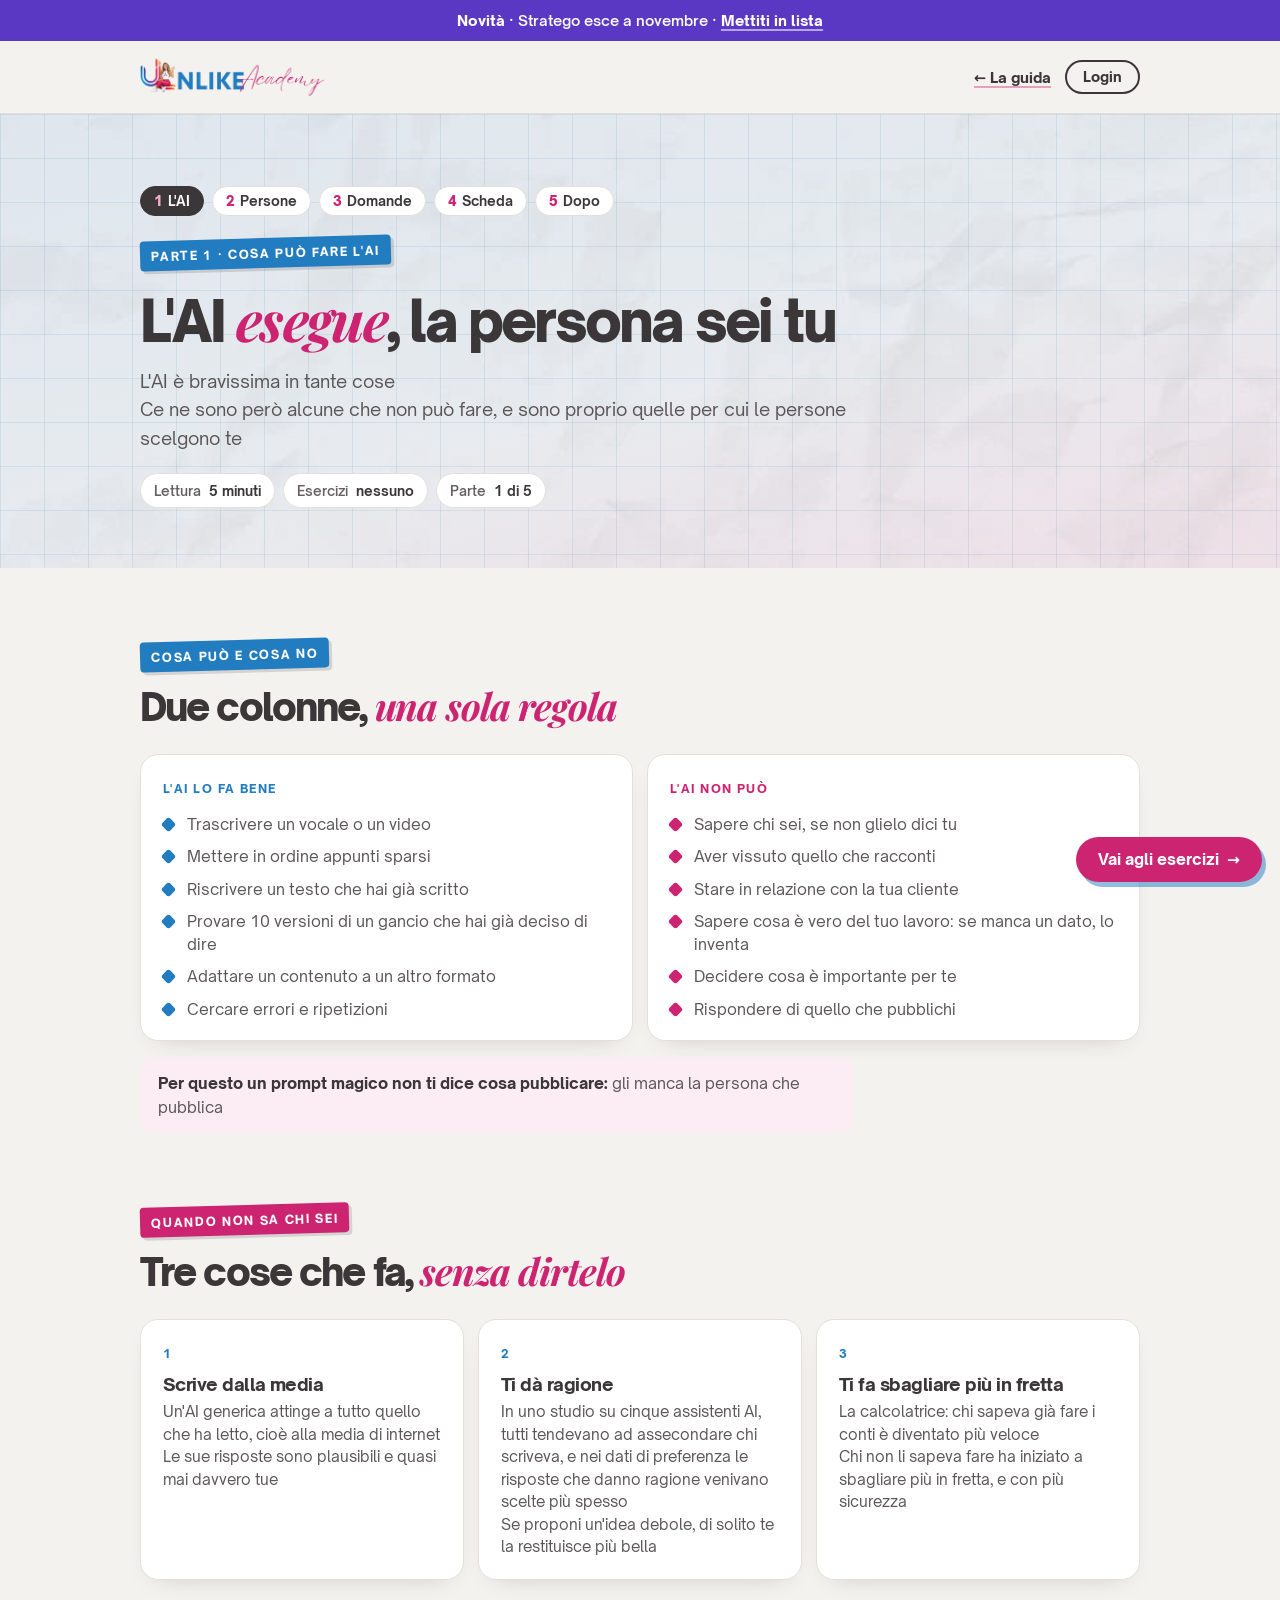
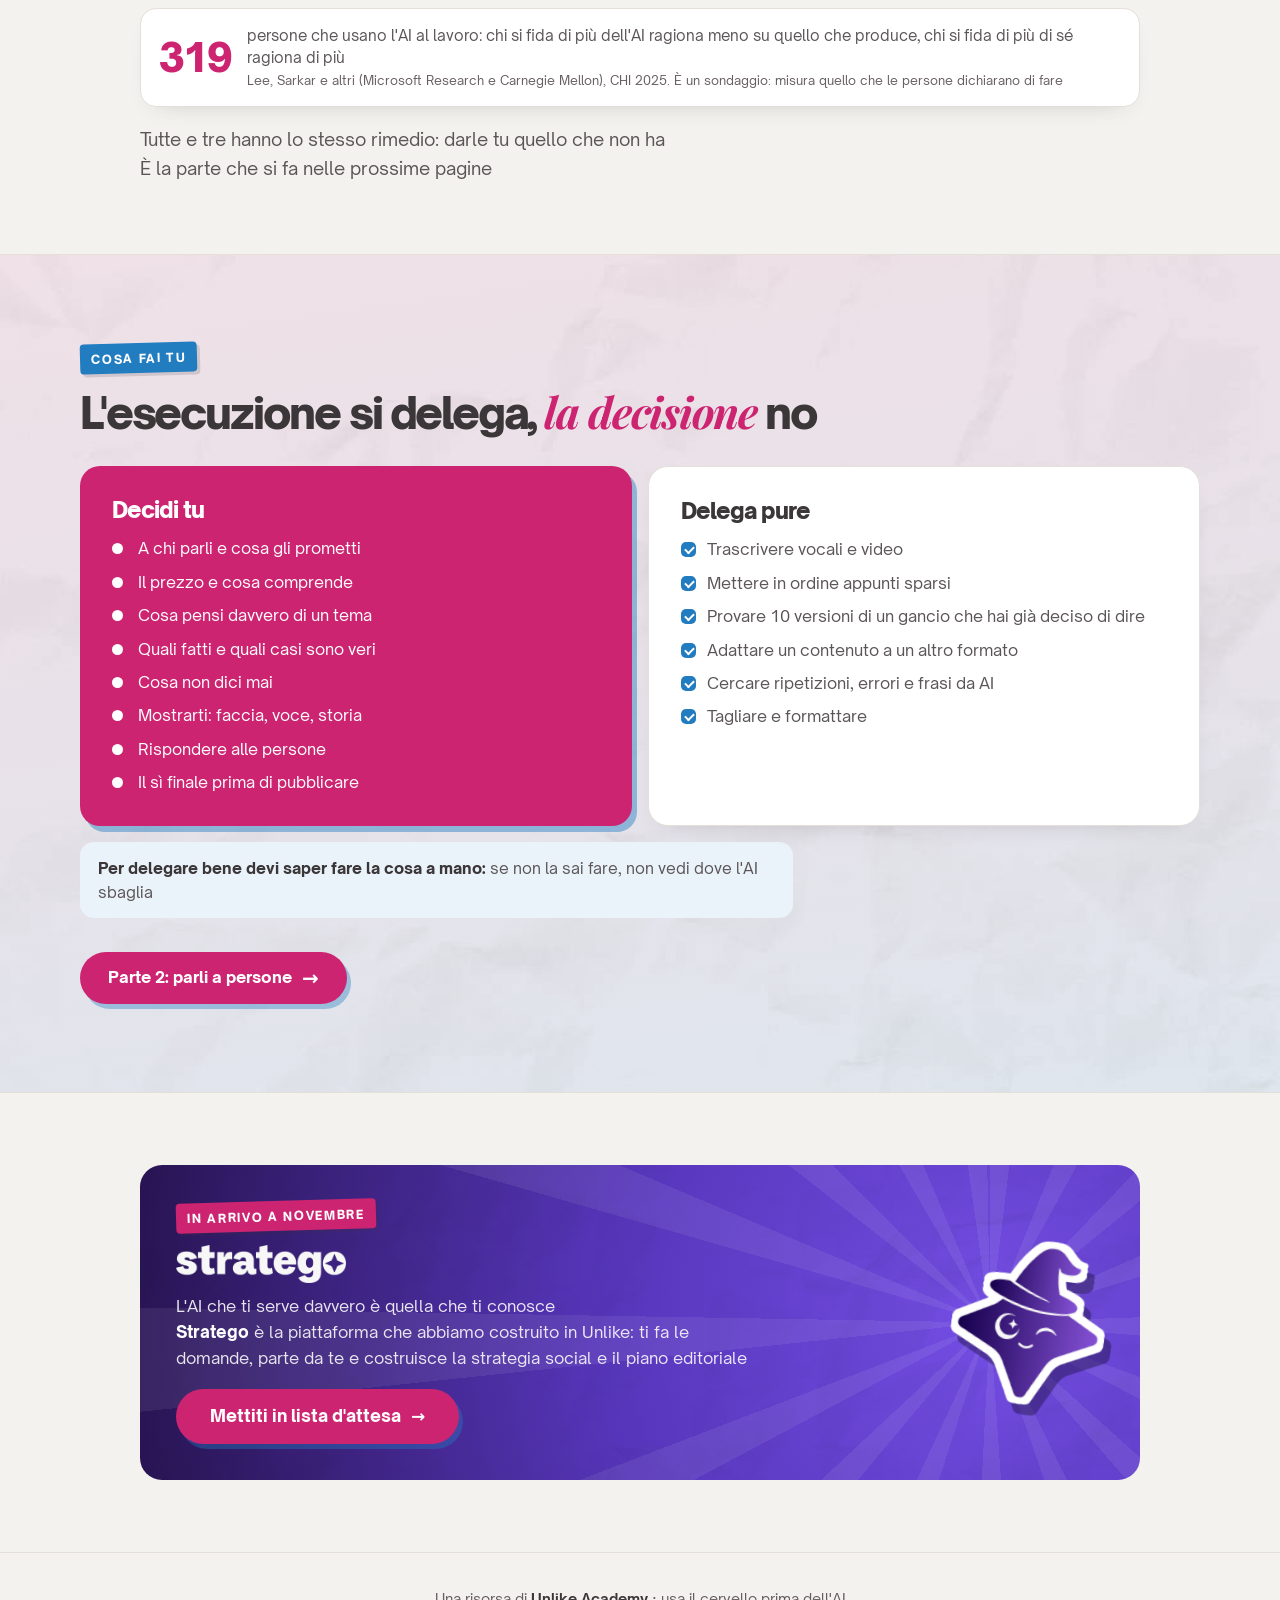
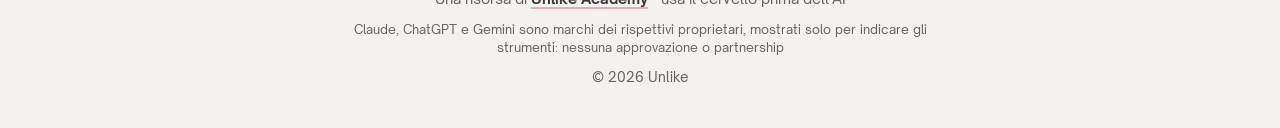
==== ai.html @ c70494e4 "Guida più chiara: blu per le parti da leggere, fucsia per esercizi e scheda, pulsante Vai agli eserc" ====
<!doctype html>
<html lang="it">
<head>
<meta charset="utf-8">
<meta name="viewport" content="width=device-width, initial-scale=1">
<title>Cosa può fare l'AI e cosa no · Unlike Academy</title>
<meta name="description" content="L'AI esegue bene molte cose, ma non può fare quelle per cui le persone scelgono te. Cosa lasciarle, cosa tenere tu, e cosa fa quando non sa chi sei">
<link rel="canonical" href="https://cervello.unlikeacademy.it/ai.html">
<meta property="og:title" content="L'AI esegue, la persona sei tu">
<meta property="og:description" content="Cosa può fare l'AI, cosa no, e cosa decidi sempre tu">
<meta property="og:type" content="website">
<meta property="og:url" content="https://cervello.unlikeacademy.it/ai.html">
<meta property="og:image" content="https://cervello.unlikeacademy.it/assets/img/og-cervello.jpg">
<meta property="og:locale" content="it_IT">
<meta name="twitter:card" content="summary_large_image">
<link rel="icon" href="assets/logo/favicon.png">
<link rel="apple-touch-icon" href="assets/logo/apple-touch-icon.png">
<link rel="preload" href="assets/fonts/open-sauce-sans-900.woff2" as="font" type="font/woff2" crossorigin>
<link rel="stylesheet" href="assets/stile.css?v=2">
<link rel="stylesheet" href="assets/cervello.css?v=2">
</head>
<body class="leggi">
<a class="vai-es" href="domande.html">Vai agli esercizi <span>&rarr;</span></a>
<a class="strip" href="#stratego"><b>Novità</b> · Stratego esce a novembre · <u>Mettiti in lista</u></a>

<header class="wrap stretta hd">
  <a href="index.html"><img src="assets/logo/logo.webp" alt="Unlike Academy" width="768" height="158"></a>
  <div class="dx"><a class="acc" href="index.html"><b>&larr; La guida</b></a><a class="login" href="https://club.unlikeacademy.it/sign_in" target="_blank" rel="noopener">Login</a></div>
</header>

<main>
<section class="hero int">
  <div class="wrap stretta">
    <nav class="nav5" aria-label="Le cinque parti"><a href="ai.html" class="on" aria-current="page"><b>1</b>L'AI</a><a href="persone.html"><b>2</b>Persone</a><a href="domande.html"><b>3</b>Domande</a><a href="scheda.html"><b>4</b>Scheda</a><a href="dopo.html"><b>5</b>Dopo</a></nav>
    <span class="kicker">Parte 1 · cosa può fare l'AI</span>
    <h1>L'AI <em>esegue</em>, la persona sei tu</h1>
    <p class="lead">L'AI è bravissima in tante cose<br>Ce ne sono però alcune che non può fare, e sono proprio quelle per cui le persone scelgono te</p>
    <div class="meta"><span><i>Lettura</i> 5 minuti</span><span><i>Esercizi</i> nessuno</span><span><i>Parte</i> 1 di 5</span></div>
    
  </div>
</section>
<section class="int-sec">
  <div class="wrap stretta">
    <span class="eyebrow">Cosa può e cosa no</span>
    <h2>Due colonne, <em>una sola regola</em></h2>
    <div class="duecol">
      <div class="part">
        <span class="no">L'AI lo fa bene</span>
        <ul>
          <li>Trascrivere un vocale o un video</li>
          <li>Mettere in ordine appunti sparsi</li>
          <li>Riscrivere un testo che hai già scritto</li>
          <li>Provare 10 versioni di un gancio che hai già deciso di dire</li>
          <li>Adattare un contenuto a un altro formato</li>
          <li>Cercare errori e ripetizioni</li>
        </ul>
      </div>
      <div class="part non">
        <span class="no">L'AI non può</span>
        <ul>
          <li>Sapere chi sei, se non glielo dici tu</li>
          <li>Aver vissuto quello che racconti</li>
          <li>Stare in relazione con la tua cliente</li>
          <li>Sapere cosa è vero del tuo lavoro: se manca un dato, lo inventa</li>
          <li>Decidere cosa è importante per te</li>
          <li>Rispondere di quello che pubblichi</li>
        </ul>
      </div>
    </div>
    <div class="note"><b>Per questo un prompt magico non ti dice cosa pubblicare:</b> gli manca la persona che pubblica</div>
  </div>
</section>

<section class="int-sec">
  <div class="wrap stretta">
    <span class="eyebrow rosa">Quando non sa chi sei</span>
    <h2>Tre cose che fa, <em>senza dirtelo</em></h2>
    <div class="parts tre">
      <div class="part"><span class="no">1</span><h3>Scrive dalla media</h3><p>Un'AI generica attinge a tutto quello che ha letto, cioè alla media di internet<br>Le sue risposte sono plausibili e quasi mai davvero tue</p></div>
      <div class="part"><span class="no">2</span><h3>Ti dà ragione</h3><p>In uno studio su cinque assistenti AI, tutti tendevano ad assecondare chi scriveva, e nei dati di preferenza le risposte che danno ragione venivano scelte più spesso<br>Se proponi un'idea debole, di solito te la restituisce più bella</p></div>
      <div class="part"><span class="no">3</span><h3>Ti fa sbagliare più in fretta</h3><p>La calcolatrice: chi sapeva già fare i conti è diventato più veloce<br>Chi non li sapeva fare ha iniziato a sbagliare più in fretta, e con più sicurezza</p></div>
    </div>
    <div class="dati">
      <div class="dato"><b>319</b><p>persone che usano l'AI al lavoro: chi si fida di più dell'AI ragiona meno su quello che produce, chi si fida di più di sé ragiona di più<small>Lee, Sarkar e altri (Microsoft Research e Carnegie Mellon), CHI 2025. È un sondaggio: misura quello che le persone dichiarano di fare</small></p></div>
    </div>
    <p class="lead" style="margin-top:18px">Tutte e tre hanno lo stesso rimedio: darle tu quello che non ha<br>È la parte che si fa nelle prossime pagine</p>
  </div>
</section>

<section class="sec fascia">
  <div class="wrap">
    <span class="eyebrow">Cosa fai tu</span>
    <h2 class="sh">L'esecuzione si delega, <em>la decisione</em> no</h2>
    <div class="decidi">
      <div class="tu">
        <h3>Decidi tu</h3>
        <ul>
          <li>A chi parli e cosa gli prometti</li>
          <li>Il prezzo e cosa comprende</li>
          <li>Cosa pensi davvero di un tema</li>
          <li>Quali fatti e quali casi sono veri</li>
          <li>Cosa non dici mai</li>
          <li>Mostrarti: faccia, voce, storia</li>
          <li>Rispondere alle persone</li>
          <li>Il sì finale prima di pubblicare</li>
        </ul>
      </div>
      <div class="del">
        <h3>Delega pure</h3>
        <ul>
          <li>Trascrivere vocali e video</li>
          <li>Mettere in ordine appunti sparsi</li>
          <li>Provare 10 versioni di un gancio che hai già deciso di dire</li>
          <li>Adattare un contenuto a un altro formato</li>
          <li>Cercare ripetizioni, errori e frasi da AI</li>
          <li>Tagliare e formattare</li>
        </ul>
      </div>
    </div>
    <div class="note azz"><b>Per delegare bene devi saper fare la cosa a mano:</b> se non la sai fare, non vedi dove l'AI sbaglia</div>
    <div class="prossima"><a class="btn" href="persone.html">Parte 2: parli a persone <span class="ar">&rarr;</span></a></div>
  </div>
</section>

<section id="stratego" class="int-sec"><div class="wrap stretta">
  <div class="stbanner">
    <div>
      <span class="eyebrow">In arrivo a novembre</span>
      <img class="wm" src="assets/stratego/stratego-wordmark-bianco.png" alt="Stratego" width="800" height="179">
      <p>L'AI che ti serve davvero è quella che ti conosce<br><b>Stratego</b> è la piattaforma che abbiamo costruito in Unlike: ti fa le domande, parte da te e costruisce la strategia social e il piano editoriale</p>
      <a class="btn" href="https://stratego.social/?utm_source=cervello&amp;utm_medium=ai&amp;utm_campaign=cervello" target="_blank" rel="noopener">Mettiti in lista d'attesa <span>&rarr;</span></a>
    </div>
    <img class="mago" src="assets/stratego/mascotte.png" alt="" width="390" height="420" loading="lazy">
  </div>
</div></section>
</main>

<footer><div class="wrap">
  <p>Una risorsa di <a href="https://entra.unlikeacademy.it/?utm_source=cervello&amp;utm_medium=footer&amp;utm_campaign=cervello">Unlike Academy</a> · usa il cervello prima dell'AI</p>
  <p class="marchi">Claude, ChatGPT e Gemini sono marchi dei rispettivi proprietari, mostrati solo per indicare gli strumenti: nessuna approvazione o partnership</p><p>© 2026 Unlike</p>
</div></footer>

<script src="assets/pagina.js?v=2"></script>
</body>
</html>
---- assets/stile.css ----
/* montaggio.unlikeacademy.it · sistema visivo Unlike (ottobre 2026), stessa base di aigratis */
@font-face{font-family:'Open Sauce Sans';src:url(fonts/open-sauce-sans-400.woff2) format('woff2');font-weight:400;font-display:swap}
@font-face{font-family:'Open Sauce Sans';src:url(fonts/open-sauce-sans-600.woff2) format('woff2');font-weight:600;font-display:swap}
@font-face{font-family:'Open Sauce Sans';src:url(fonts/open-sauce-sans-700.woff2) format('woff2');font-weight:700;font-display:swap}
@font-face{font-family:'Open Sauce Sans';src:url(fonts/open-sauce-sans-800.woff2) format('woff2');font-weight:800;font-display:swap}
@font-face{font-family:'Open Sauce Sans';src:url(fonts/open-sauce-sans-900.woff2) format('woff2');font-weight:900;font-display:swap}
@font-face{font-family:'Playfair Display';src:url(fonts/playfair-display-italic-base.woff2) format('woff2');font-weight:400 900;font-style:italic;font-display:swap}
@font-face{font-family:'Gochi Hand';src:url(fonts/gochi-hand-400.woff2) format('woff2');font-weight:400;font-display:swap}

:root{
  --fucsia:#CD2471;--blu:#227CC0;--viola:#5B38C4;--viola-scuro:#2A1557;
  --ink:#3B3638;--body:#5A5456;--gray:#665E61;--line:#E4E0D9;--carta:#F3F2EE;--rosa-bg:#FCEDF4;--azzurro:#EBF3FA;
  --serif:'Playfair Display',Georgia,serif;--mano:'Gochi Hand',cursive;
  --mono:ui-monospace,SFMono-Regular,Menlo,Consolas,monospace;
  --ombra:0 18px 38px -20px rgba(59,54,56,.42);
  --ombra-card:0 10px 24px -18px rgba(59,54,56,.35)
}
*{margin:0;padding:0;box-sizing:border-box}
html{-webkit-text-size-adjust:100%;scroll-behavior:smooth}
body{font-family:'Open Sauce Sans',system-ui,sans-serif;color:var(--body);background:var(--carta);line-height:1.6;-webkit-font-smoothing:antialiased;overflow-x:hidden}
img{max-width:100%;height:auto;display:block}
a{color:inherit}
b,strong{color:var(--ink);font-weight:800}
.wrap{width:min(1120px,92vw);margin-inline:auto}
.wrap.stretta{width:min(1000px,92vw)}
h1,h2,h3{color:var(--ink);letter-spacing:-.045em;line-height:1.04}
h1,h2{isolation:isolate}
h1 em,h2 em{font-family:var(--serif);font-style:italic;font-weight:700;letter-spacing:-.03em;color:var(--fucsia)}
mark{position:relative;background:none;color:#fff;padding:0 .1em;white-space:nowrap}
mark::before{content:'';position:absolute;inset:.06em 0 -.02em;background:var(--fucsia);border-radius:.05em;z-index:-1}
mark.blu::before{background:var(--blu)}
.k{color:var(--fucsia);font-weight:800}
.s{color:var(--ink);font-weight:800;background:linear-gradient(transparent 82%,rgba(34,124,192,.45) 82%,rgba(34,124,192,.45) 94%,transparent 94%)}
.nw{white-space:nowrap}
code{font-family:var(--mono);font-size:.9em;background:#fff;border:1.5px solid var(--line);border-radius:6px;padding:1px 6px;color:var(--ink);word-break:break-word}

/* etichette e bottoni */
.eyebrow,.kicker{display:inline-block;font-weight:800;font-size:12px;line-height:1.25;letter-spacing:.14em;text-transform:uppercase;color:#fff;background:var(--blu);padding:8px 11px 7px;border-radius:4px;rotate:-1.6deg;box-shadow:3px 3px 0 rgba(59,54,56,.16)}
.eyebrow.rosa,.kicker{background:var(--fucsia)}
.btn{display:inline-flex;align-items:center;justify-content:center;gap:10px;font-family:inherit;font-weight:800;font-size:17px;line-height:1.1;text-decoration:none;border:0;border-radius:100px;padding:18px 34px;cursor:pointer;transition:transform .2s,box-shadow .2s;text-align:center;background:var(--fucsia);color:#fff;box-shadow:4px 5px 0 rgba(34,124,192,.38)}
.btn:hover{transform:translate(-1px,-2px);box-shadow:5px 7px 0 rgba(34,124,192,.38)}
.btn:focus-visible,a:focus-visible,summary:focus-visible,button:focus-visible,input:focus-visible{outline:3px solid var(--blu);outline-offset:3px}
.btn-linea{background:transparent;color:var(--ink);box-shadow:inset 0 0 0 2px var(--ink)}
.btn-linea:hover{box-shadow:inset 0 0 0 2px var(--ink)}
.btn .ar{font-size:20px;line-height:1;transition:transform .2s}
.btn:hover .ar{transform:translateX(3px)}
.btns{display:flex;flex-wrap:wrap;gap:12px;margin-top:28px}

/* striscia Stratego e testata */
.strip{display:block;background:var(--viola);color:#fff;text-decoration:none;font-size:14.5px;font-weight:600;text-align:center;padding:9px 16px}
.strip b{color:#fff;font-weight:800}
.strip u{text-decoration:none;border-bottom:2px solid rgba(255,255,255,.55);font-weight:800;white-space:nowrap}
.strip:hover u{border-bottom-color:#fff}
.hd{display:flex;align-items:center;justify-content:space-between;gap:16px;height:72px}
.hd img{height:38px;width:auto}
.hd .acc{font-size:14.5px;color:var(--gray);text-decoration:none;white-space:nowrap}
.hd .acc b{color:var(--ink);font-weight:800;border-bottom:2px solid rgba(205,36,113,.4);margin-left:2px}
.hd .acc:hover b{border-bottom-color:var(--fucsia)}

/* apertura */
.hero{background:url(texture/grana-leggera.jpg) center/cover,linear-gradient(rgba(34,124,192,.11) 1px,transparent 1px) 0 0/44px 44px,linear-gradient(90deg,rgba(34,124,192,.11) 1px,transparent 1px) 0 0/44px 44px,linear-gradient(165deg,#EBF3FA 0%,#F4F8FC 55%,#FCEDF4 100%);background-blend-mode:multiply,normal,normal,normal;border-top:1px solid var(--line)}
.hero .wrap.due{display:grid;grid-template-columns:1.02fr .98fr;gap:clamp(32px,5vw,64px);align-items:center;padding-block:clamp(40px,6vw,76px)}
.hero h1{font-weight:900;font-size:clamp(2.2rem,5.1vw,3.8rem);line-height:1.04;letter-spacing:-.05em;margin-top:22px}
.hero .sub{font-size:clamp(1.02rem,1.5vw,1.14rem);margin-top:18px;max-width:31em}
.hero.int{padding:clamp(40px,6vw,72px) 0 clamp(40px,5vw,60px)}
.hero.int h1{font-size:clamp(2.1rem,5vw,3.5rem);max-width:16em}
.lead{font-size:clamp(1.02rem,1.5vw,1.12rem);margin-top:16px;max-width:40em}
.lead+.lead{margin-top:12px}
.meta{display:flex;flex-wrap:wrap;gap:8px;margin-top:20px}
.meta span{font-size:13.5px;font-weight:700;color:var(--ink);background:#fff;border:1.5px solid var(--line);border-radius:100px;padding:6px 13px}
.meta span i{font-style:normal;color:var(--gray);font-weight:600;margin-right:4px}

.visual{position:relative;padding:96px 16px 34px 0}
.frame{border-radius:14px;overflow:hidden;background:#fff;box-shadow:var(--ombra),0 0 0 1.5px rgba(59,54,56,.1);rotate:1.2deg}
.bar{display:flex;gap:6px;align-items:center;padding:10px 14px;background:#E9E7E1;border-bottom:1px solid rgba(59,54,56,.08)}
.bar i{width:9px;height:9px;border-radius:50%;background:rgba(59,54,56,.22);display:block}
.bar span{margin-left:8px;font-size:11.5px;font-weight:700;color:var(--gray);letter-spacing:.02em}
.chat{padding:18px 18px 56px;display:grid;gap:10px}
.chat .lbl{justify-self:start;font-size:11px;font-weight:800;letter-spacing:.12em;text-transform:uppercase;color:var(--gray)}
.chat .lbl.si{color:var(--blu);margin-top:6px}
.msg{max-width:88%;font-size:14.5px;line-height:1.45;padding:10px 14px;border-radius:14px}
.msg.tu{justify-self:end;background:#F0EEE9;color:var(--ink);border-bottom-right-radius:4px}
.msg.ai{justify-self:start;background:#fff;border:1.5px solid var(--line);color:var(--body);border-bottom-left-radius:4px}
.msg.no{color:#9A9395;text-decoration:line-through;text-decoration-color:var(--fucsia);text-decoration-thickness:2px}
.msg.ok{border-color:rgba(34,124,192,.35)}
.polaroid{position:absolute;right:-6px;top:-6px;width:112px;background:#fff;padding:7px 7px 28px;border-radius:5px;rotate:6deg;box-shadow:var(--ombra);z-index:2}
.polaroid img{aspect-ratio:1/1;object-fit:cover;object-position:50% 12%;border-radius:3px}
.polaroid span{position:absolute;left:0;right:0;bottom:4px;text-align:center;font-family:var(--mano);font-size:1.1rem;color:var(--ink);line-height:1}
.polaroid::before{content:'';position:absolute;top:-17px;left:50%;width:34px;height:34px;margin-left:-17px;background:url(deco/puntina.png) center/contain no-repeat}
.sticker{position:absolute;left:-12px;bottom:0;z-index:2;background:var(--fucsia);color:#fff;border-radius:12px;padding:12px 18px 11px;rotate:-4deg;box-shadow:4px 5px 0 rgba(34,124,192,.38);line-height:1.15}
.sticker b{display:block;color:#fff;font-weight:900;font-size:1.4rem;letter-spacing:-.04em}
.sticker small{display:block;font-weight:600;font-size:.8rem;opacity:.95;margin-top:2px}

/* sezioni */
.sec{padding:clamp(52px,7vw,88px) 0}
.sec.zero-top{padding-top:0}
.sh{font-weight:900;font-size:clamp(1.75rem,3.8vw,2.7rem);letter-spacing:-.05em;line-height:1.04;margin-top:16px}
.sh:first-child{margin-top:0}
.sec h2.sm{font-size:clamp(1.55rem,3.2vw,2.2rem)}
.split{display:grid;grid-template-columns:.85fr 1.15fr;gap:clamp(28px,5vw,64px);align-items:start}
.split .sticky{position:sticky;top:24px}
.mano{font-family:var(--mano);font-weight:400;color:var(--fucsia);font-size:clamp(1.35rem,2.6vw,1.75rem);line-height:1.15;letter-spacing:0;rotate:-2deg;display:inline-block}
.mano.blu{color:var(--blu)}

/* la cosa scomoda */
.punto{background:#fff;border:1.5px solid var(--line);border-radius:18px;padding:clamp(22px,3vw,30px);box-shadow:var(--ombra-card)}
.punto p{font-size:1.05rem}
.punto p+p{margin-top:12px}
.punto .firma{display:flex;gap:14px;align-items:center;margin-top:20px;padding-top:18px;border-top:1.5px dashed var(--line)}
.punto .firma img{width:54px;height:54px;border-radius:50%;object-fit:cover;object-position:50% 12%;flex:none}
.punto .firma span{font-size:14.5px;line-height:1.4}
.punto .firma span b{display:block}
.sotto{margin-top:22px;text-align:center}

/* le tre strade */
.fascia{background:url(texture/grana-leggera.jpg) center/cover,linear-gradient(172deg,#FCEDF4 0%,#F5EEF6 50%,#EBF3FA 100%);background-blend-mode:multiply,normal;border-block:1px solid var(--line)}
.strade{list-style:none;display:grid;grid-template-columns:repeat(3,1fr);gap:16px;margin-top:32px}
.strada{background:#fff;border:1.5px solid var(--line);border-radius:18px;padding:22px 22px 20px;box-shadow:var(--ombra-card);display:flex;flex-direction:column}
.strada .top{display:flex;align-items:center;gap:12px}
.strada .n{flex:none;width:42px;height:42px;border-radius:50%;background:var(--blu);color:#fff;font-weight:900;font-size:1.2rem;display:flex;align-items:center;justify-content:center;box-shadow:3px 4px 0 rgba(205,36,113,.28)}
.strada:nth-child(2) .n{background:var(--fucsia);box-shadow:3px 4px 0 rgba(34,124,192,.3)}
.strada:nth-child(3) .n{background:var(--ink)}
.strada .chi{font-size:12px;font-weight:800;letter-spacing:.12em;text-transform:uppercase;color:var(--gray);line-height:1.3}
.strada .tag{align-self:flex-start;margin-top:14px;font-size:12px;font-weight:800;letter-spacing:.06em;color:#fff;background:var(--fucsia);border-radius:100px;padding:5px 11px 4px;line-height:1.3}
.strada .tag.blu{background:var(--blu)}
.strada .tag.scuro{background:var(--ink)}
.strada h3{font-weight:900;font-size:1.32rem;letter-spacing:-.04em;margin-top:12px;line-height:1.12}
.strada>p{font-size:15.5px;margin-top:8px;line-height:1.5}
.strada dl{margin-top:14px;padding-top:12px;border-top:1.5px dashed var(--line);display:grid;gap:8px}
.strada dt{font-size:11.5px;font-weight:800;letter-spacing:.12em;text-transform:uppercase;color:var(--blu)}
.strada dt.no{color:var(--fucsia)}
.strada dd{font-size:14.5px;line-height:1.45;margin-top:-4px}
.strada a.go{margin-top:auto;padding-top:16px;font-size:15px;font-weight:800;color:var(--fucsia);text-decoration:none}
.strada a.go:hover{text-decoration:underline;text-underline-offset:3px}
.regola{margin-top:22px;background:#fff;border:2px dashed rgba(59,54,56,.22);border-radius:18px;padding:clamp(20px,3vw,28px);display:grid;grid-template-columns:auto 1fr;gap:clamp(18px,3vw,36px);align-items:start}
.regola h3{font-weight:900;font-size:1.25rem;letter-spacing:-.04em;max-width:9em}
.regola ul{list-style:none;display:grid;gap:10px}
.regola li{font-size:15.5px;line-height:1.45;padding-left:22px;position:relative}
.regola li::before{content:'';position:absolute;left:0;top:7px;width:10px;height:10px;border-radius:3px;background:var(--fucsia);rotate:45deg}
.regola li b{color:var(--ink)}
.regola .piede{grid-column:1/-1;font-size:15px;padding-top:12px;border-top:1.5px dashed var(--line)}
.regola .piede a{color:var(--ink);font-weight:800;text-decoration:none;border-bottom:2px solid rgba(205,36,113,.4)}

/* la scheda del video */
.scheda{display:grid;grid-template-columns:1fr 1fr;gap:clamp(24px,4vw,48px);align-items:start;margin-top:32px}
.righe{list-style:none;display:grid;gap:12px}
.righe li{background:#fff;border:1.5px solid var(--line);border-radius:16px;padding:16px 18px;box-shadow:var(--ombra-card);display:grid;grid-template-columns:40px 1fr;gap:14px;align-items:start}
.righe .n{width:40px;height:40px;border-radius:12px;background:var(--azzurro);color:var(--blu);font-weight:900;font-size:1.1rem;display:flex;align-items:center;justify-content:center}
.righe h3{font-weight:800;font-size:1.08rem;letter-spacing:-.03em;line-height:1.2}
.righe p{font-size:14.5px;line-height:1.45;margin-top:4px}
.prima-dopo{background:#fff;border:1.5px solid var(--line);border-radius:18px;padding:20px 22px;box-shadow:var(--ombra-card)}
.prima-dopo .lbl{font-size:11px;font-weight:800;letter-spacing:.12em;text-transform:uppercase;color:var(--gray)}
.prima-dopo .lbl.si{color:var(--blu);display:block;margin-top:16px}
.prima-dopo .bad{color:#9A9395;text-decoration:line-through;text-decoration-color:var(--fucsia);text-decoration-thickness:2px;margin-top:6px;font-size:16.5px}
.prima-dopo .good{font-weight:600;font-size:16px;color:var(--ink);margin-top:6px;line-height:1.5}
.prima-dopo .good u{text-decoration:none;background:var(--azzurro);border-radius:4px;padding:0 1px}

/* prompt da copiare */
details.prompt{background:#fff;border:1.5px solid var(--line);border-radius:18px;margin-top:16px;overflow:hidden;box-shadow:var(--ombra-card)}
details.prompt>summary{list-style:none;cursor:pointer;display:flex;align-items:center;gap:12px;padding:17px 20px;font-weight:800;font-size:1.04rem;letter-spacing:-.02em;color:var(--ink);line-height:1.3}
details.prompt>summary::before{content:'Prompt';flex:none;font-size:11px;font-weight:800;letter-spacing:.12em;text-transform:uppercase;color:var(--blu);background:var(--azzurro);border-radius:6px;padding:5px 8px 4px}
details.prompt.schema>summary::before{content:'Scheda';color:var(--fucsia);background:var(--rosa-bg)}
details.prompt>summary::-webkit-details-marker{display:none}
details.prompt .chev{margin-left:auto;flex:none;width:10px;height:10px;border-right:2px solid var(--fucsia);border-bottom:2px solid var(--fucsia);transform:rotate(45deg);transition:transform .2s}
details.prompt[open] .chev{transform:rotate(225deg)}
details.prompt .uso{margin:0 18px;font-size:15px;background:var(--rosa-bg);border-radius:12px;padding:12px 14px;line-height:1.5}
.pact{display:flex;justify-content:flex-end;padding:12px 18px 0}
.copy{font-family:inherit;font-weight:800;font-size:14px;color:#fff;background:var(--fucsia);border:0;border-radius:100px;padding:10px 18px;cursor:pointer;box-shadow:3px 4px 0 rgba(34,124,192,.35)}
.copy.done{background:var(--blu);box-shadow:none}
pre{margin:12px 18px 18px;padding:16px;background:var(--carta);border:1.5px solid var(--line);border-radius:12px;font-family:var(--mono);font-size:13px;line-height:1.62;white-space:pre-wrap;word-break:break-word;color:var(--ink);max-height:440px;overflow-y:auto}

/* trappole (sezione scura) */
.scura{background:url(texture/grana-leggera.jpg) center/cover,#544B4D;background-blend-mode:multiply,normal;color:rgba(255,255,255,.82)}
.scura .sh{color:#fff}
.scura .sh em{color:#F7A8CB}
.scura .lead{color:rgba(255,255,255,.78)}
.trappole{list-style:none;display:grid;grid-template-columns:repeat(2,1fr);gap:16px;margin-top:32px}
.trappole li{background:rgba(255,255,255,.07);border:1.5px solid rgba(255,255,255,.16);border-radius:18px;padding:22px}
.trappole li b{display:block;font-family:var(--serif);font-style:italic;font-weight:700;font-size:2.2rem;line-height:1;color:#F7A8CB}
.trappole li h3{color:#fff;font-weight:800;font-size:1.18rem;margin-top:12px;letter-spacing:-.03em}
.trappole li p{font-size:15px;margin-top:6px;line-height:1.5}
.radice{margin-top:30px;background:var(--fucsia);color:#fff;border-radius:18px;padding:clamp(20px,3vw,28px);box-shadow:5px 6px 0 rgba(34,124,192,.45)}
.radice h3{color:#fff;font-weight:900;font-size:1.3rem;letter-spacing:-.04em}
.radice p{margin-top:8px;font-size:1.02rem;color:#fff;max-width:46em}
.radice p b{color:#fff}

/* fiducia (sezione blu) */
.blu-sec{background:url(texture/grana-leggera.jpg) center/cover,#227CC0;background-blend-mode:multiply,normal;color:rgba(255,255,255,.9)}
.blu-sec .sh,.blu-sec h3{color:#fff}
.blu-sec .sh em{color:#fff}
.blu-sec .lead{color:rgba(255,255,255,.9);max-width:44em}
.blu-sec .lead b{color:#fff}
.eyebrow.chiaro{background:#fff;color:var(--blu)}
.fiducia{display:grid;grid-template-columns:1.1fr .9fr;gap:clamp(24px,4vw,48px);margin-top:32px;align-items:start}
.fiducia>*{min-width:0}
.fiducia h3{font-weight:900;font-size:1.25rem;letter-spacing:-.04em}
.segnali{list-style:none;display:grid;gap:10px;margin-top:14px}
.segnali li{background:#fff;border-radius:14px;padding:14px 16px;display:grid;grid-template-columns:118px 1fr;gap:12px;align-items:start;font-size:15px;line-height:1.45;box-shadow:4px 5px 0 rgba(20,40,80,.25)}
.segnali li b{color:var(--fucsia);font-weight:900;letter-spacing:-.02em}
.segnali li span{color:var(--ink)}
.blu-sec .dati{margin-top:14px}
.blu-sec .dato{border:0;box-shadow:4px 5px 0 rgba(20,40,80,.25)}
.blu-sec .dato p{color:var(--ink)}
.blu-sec .dato small{color:var(--gray)}
.blu-sec .dato:nth-child(2) b{color:var(--fucsia)}
.radice.chiara{background:#fff;color:var(--ink);box-shadow:5px 6px 0 rgba(205,36,113,.55)}
.radice.chiara h3{color:var(--ink)}
.radice.chiara p{color:var(--body)}
.radice.chiara p b{color:var(--ink)}
.radice.chiara a{color:var(--fucsia);font-weight:800;text-decoration:none;border-bottom:2px solid rgba(205,36,113,.4)}

/* iceberg e dati */
.iceberg{list-style:none;display:grid;gap:8px;justify-items:center;margin-top:28px}
.iceberg li{width:100%;border-radius:14px;padding:14px 18px;display:grid;grid-template-columns:110px 1fr;gap:12px;align-items:center;box-shadow:var(--ombra-card)}
.iceberg li b{font-size:12px;font-weight:800;letter-spacing:.12em;text-transform:uppercase}
.iceberg li span{font-size:15px;line-height:1.45}
.iceberg .punta{width:70%;background:#fff;border:1.5px solid var(--line)}
.iceberg .punta b{color:var(--ink)}
.iceberg .acqua{width:100%;box-shadow:none;padding:4px 0;display:flex;align-items:center;gap:12px;border-radius:0}
.iceberg .acqua::before,.iceberg .acqua::after{content:'';flex:1;border-top:2px dashed rgba(34,124,192,.55)}
.iceberg .acqua span{font-family:var(--mano);font-size:1.15rem;color:var(--blu);white-space:nowrap}
.iceberg .sotto1{width:78%;background:#DCEBF7}
.iceberg .sotto2{width:89%;background:#C6DEF2}
.iceberg .sotto3{width:100%;background:var(--blu);color:#fff}
.iceberg .sotto1 b,.iceberg .sotto2 b{color:var(--blu)}
.iceberg .sotto1 span,.iceberg .sotto2 span{color:var(--ink)}
.iceberg .sotto3 b,.iceberg .sotto3 span{color:#fff}
.dati{display:grid;gap:12px;margin-top:28px}
.dato{background:#fff;border:1.5px solid var(--line);border-radius:16px;padding:16px 18px;box-shadow:var(--ombra-card);display:grid;grid-template-columns:auto 1fr;gap:16px;align-items:center}
.dato b{font-weight:900;font-size:clamp(1.9rem,3.6vw,2.5rem);letter-spacing:-.05em;color:var(--fucsia);line-height:1;white-space:nowrap}
.dato:nth-child(2) b{color:var(--blu)}
.dato p{font-size:15px;line-height:1.45}
.dato small{display:block;font-size:12.5px;color:var(--gray);margin-top:4px;line-height:1.4}
.messaggio{margin-top:16px;font-size:1.05rem;color:var(--ink);font-weight:700;line-height:1.45}
.prove{display:grid;grid-template-columns:repeat(3,1fr);gap:18px;margin-top:30px;align-items:start}
.prove figure{background:#fff;padding:8px 8px 10px;border-radius:6px;box-shadow:var(--ombra)}
.prove figure:nth-child(1){rotate:-2deg}
.prove figure:nth-child(2){rotate:1.5deg;margin-top:12px}
.prove figure:nth-child(3){rotate:-1deg}
.prove img{border-radius:3px;aspect-ratio:4/5;object-fit:cover}
.prove figcaption{font-size:13px;color:var(--gray);text-align:center;margin-top:8px;line-height:1.35}

/* Stratego */
.stratego{position:relative;overflow:hidden;color:rgba(255,255,255,.88);background:url(texture/grana-leggera.jpg) center/cover,radial-gradient(circle at 72% 46%,#7A52F0 0%,#5B38C4 42%,#2A1557 100%);background-blend-mode:multiply,normal}
.stratego::before{content:'';position:absolute;inset:0;background:repeating-conic-gradient(from 0deg at 72% 46%,rgba(255,255,255,.07) 0 7deg,transparent 7deg 22deg);pointer-events:none}
.stratego .wrap{position:relative;display:grid;grid-template-columns:1fr 1fr;gap:clamp(28px,5vw,64px);align-items:center}
.stratego .wm{width:220px;margin-top:18px}
.stratego .sh{color:#fff}
.stratego .sh em{color:#fff}
.stratego .lead{color:rgba(255,255,255,.86)}
.stratego .lead b{color:#fff}
.stratego ul{list-style:none;margin-top:18px;display:grid;gap:9px}
.stratego li{display:flex;gap:10px;font-size:15.5px;line-height:1.45}
.stratego li::before{content:'';flex:none;width:9px;height:9px;border-radius:50%;background:#F7A8CB;margin-top:7px}
.stratego .micro{font-size:14px;color:rgba(255,255,255,.7);margin-top:12px}
.sv{position:relative;padding:20px 30px 60px 0}
.sv .win{background:#fff;border-radius:16px;padding:34px 10px 10px;rotate:-4deg;box-shadow:0 0 0 7px #fff,12px 16px 0 rgba(20,8,50,.4);position:relative}
.sv .win::before{content:'';position:absolute;left:18px;top:13px;width:10px;height:10px;border-radius:50%;background:#DCD7CF;box-shadow:16px 0 0 #DCD7CF,32px 0 0 #DCD7CF}
.sv .win img{border-radius:8px}
.sv .mago{position:absolute;right:-6px;bottom:0;width:min(190px,40%);rotate:8deg;filter:drop-shadow(0 6px 0 #fff) drop-shadow(0 -6px 0 #fff) drop-shadow(6px 0 0 #fff) drop-shadow(-6px 0 0 #fff) drop-shadow(10px 12px 0 rgba(20,8,50,.4))}
.sv .sc{position:absolute;filter:brightness(0) invert(1);width:56px}

/* banner Stratego nelle pagine interne */
.stbanner{position:relative;overflow:hidden;border-radius:22px;color:rgba(255,255,255,.88);background:url(texture/grana-leggera.jpg) center/cover,radial-gradient(circle at 85% 50%,#7A52F0 0%,#5B38C4 45%,#2A1557 100%);background-blend-mode:multiply,normal;padding:clamp(24px,4vw,36px);display:grid;grid-template-columns:1fr auto;gap:24px;align-items:center}
.stbanner::before{content:'';position:absolute;inset:0;background:repeating-conic-gradient(from 0deg at 85% 50%,rgba(255,255,255,.07) 0 7deg,transparent 7deg 22deg);pointer-events:none}
.stbanner>*{position:relative}
.stbanner .eyebrow{background:var(--fucsia)}
.stbanner .wm{width:170px;margin-top:14px}
.stbanner p{margin-top:10px;font-size:1.02rem;max-width:36em}
.stbanner p b{color:#fff}
.stbanner .btn{margin-top:18px}
.stbanner .mago{width:150px;rotate:8deg;filter:drop-shadow(0 5px 0 #fff) drop-shadow(0 -5px 0 #fff) drop-shadow(5px 0 0 #fff) drop-shadow(-5px 0 0 #fff) drop-shadow(8px 10px 0 rgba(20,8,50,.4))}

/* con il team */
.team .box{background:#fff;border:1.5px solid rgba(34,124,192,.3);border-radius:22px;padding:clamp(24px,4vw,44px);box-shadow:0 14px 30px -20px rgba(59,54,56,.4);display:grid;grid-template-columns:1fr 1fr;gap:clamp(24px,4vw,48px);align-items:center}
.team ul{list-style:none;display:grid;gap:14px}
.team li{display:grid;grid-template-columns:40px 1fr;gap:12px;align-items:start;font-size:15.5px;line-height:1.45}
.team li .ic{width:40px;height:40px;border-radius:11px;background:var(--azzurro);color:var(--blu);display:flex;align-items:center;justify-content:center}
.team li .ic svg{width:21px;height:21px;fill:none;stroke:currentColor;stroke-width:1.8;stroke-linecap:round;stroke-linejoin:round}
.team li b{display:block}
.team .micro{font-size:14px;color:var(--gray);margin-top:12px;max-width:34em}
.team .micro a{color:var(--ink);font-weight:800;text-decoration:none;border-bottom:2px solid rgba(205,36,113,.4)}

/* riassunto da frigorifero */
.frigo{display:grid;grid-template-columns:.9fr 1.1fr;gap:16px;margin-top:30px;align-items:start}
.carta{background:#fff;border:1.5px solid var(--line);border-radius:18px;padding:clamp(20px,3vw,26px);box-shadow:var(--ombra-card)}
.carta h3{font-weight:900;font-size:1.15rem;letter-spacing:-.03em}
.spunte{list-style:none;display:grid;gap:4px;margin-top:12px}
.spunte label{display:grid;grid-template-columns:24px 1fr;gap:10px;align-items:start;font-size:15.5px;line-height:1.45;cursor:pointer;padding:6px 0}
.spunte input{appearance:none;-webkit-appearance:none;width:22px;height:22px;border:2px solid var(--ink);border-radius:6px;margin-top:1px;cursor:pointer;display:grid;place-content:center;background:#fff}
.spunte input::before{content:'';width:12px;height:7px;border-left:3px solid #fff;border-bottom:3px solid #fff;rotate:-45deg;margin-top:-3px;opacity:0}
.spunte input:checked{background:var(--fucsia);border-color:var(--fucsia)}
.spunte input:checked::before{opacity:1}
.spunte input:checked+span{color:var(--gray);text-decoration:line-through;text-decoration-color:rgba(205,36,113,.5)}
.links{list-style:none;margin-top:10px}
.links li{display:grid;grid-template-columns:minmax(0,.9fr) minmax(0,1.1fr);gap:12px;padding:9px 0;border-bottom:1.5px dashed var(--line);font-size:14.5px;line-height:1.4}
.links li:last-child{border-bottom:0}
.links li span{color:var(--ink);font-weight:700}
.links a{justify-self:start;color:var(--blu);font-weight:700;text-decoration:none;border-bottom:2px solid rgba(34,124,192,.3);overflow-wrap:anywhere}
.links a:hover{border-bottom-color:var(--blu)}
.avvisi{display:grid;grid-template-columns:1fr 1fr;gap:12px;margin-top:16px}
.avvisi p{border-radius:14px;padding:14px 16px;font-size:14.5px;line-height:1.45;color:#fff}
.avvisi p b{color:#fff}
.avvisi p:nth-child(1){background:var(--fucsia)}
.avvisi p:nth-child(2){background:var(--blu)}

/* pagine interne: card, passi, schermate */
.parts>*,.duecol>*,.frigo>*,.scheda>*{min-width:0}
.parts{display:grid;grid-template-columns:repeat(2,1fr);gap:14px;margin-top:28px}
.parts.tre{grid-template-columns:repeat(3,1fr)}
.part{background:#fff;border:1.5px solid var(--line);border-radius:18px;padding:20px 22px 20px;box-shadow:var(--ombra-card)}
.part .no{font-size:12px;font-weight:800;letter-spacing:.12em;text-transform:uppercase;color:var(--blu)}
.part.non .no{color:var(--fucsia)}
.part h3{font-weight:800;font-size:1.12rem;letter-spacing:-.03em;margin:8px 0 6px;line-height:1.2}
.part p{font-size:15px;line-height:1.5}
.part p+p{margin-top:8px}
.part a{color:var(--ink);font-weight:800;text-decoration:none;border-bottom:2px solid rgba(205,36,113,.4)}
.check{list-style:none;margin-top:10px;display:grid;gap:9px}
.check li{position:relative;padding-left:21px;font-size:15.5px;line-height:1.45}
.check li::before{content:'';position:absolute;left:0;top:7px;width:9px;height:9px;border-radius:50%;background:var(--blu)}
.part.non .check li::before{background:var(--fucsia)}
.int-sec{padding:clamp(44px,6vw,72px) 0}
.int-sec+.int-sec{padding-top:0}
.int-sec h2{font-weight:900;font-size:clamp(1.6rem,3.4vw,2.35rem);letter-spacing:-.05em;margin-top:16px;max-width:22em}
.int-sec .lead{max-width:44em}
.duecol{display:grid;grid-template-columns:1fr 1fr;gap:clamp(24px,4vw,48px);align-items:start;margin-top:26px}
ol.passi{list-style:none;counter-reset:passo;display:grid;gap:12px}
ol.passi li{counter-increment:passo;display:grid;grid-template-columns:34px 1fr;gap:12px;align-items:start;font-size:15.5px;line-height:1.5}
ol.passi li::before{content:counter(passo);width:34px;height:34px;border-radius:50%;background:var(--blu);color:#fff;font-weight:900;font-size:15px;display:flex;align-items:center;justify-content:center;box-shadow:2px 3px 0 rgba(205,36,113,.28)}
ol.passi.rosa li::before{background:var(--fucsia);box-shadow:2px 3px 0 rgba(34,124,192,.3)}
.titoletto{display:inline-block;font-size:12px;font-weight:800;letter-spacing:.12em;text-transform:uppercase;color:#fff;background:var(--ink);border-radius:100px;padding:6px 12px 5px;margin-bottom:14px}
.titoletto.rosa{background:var(--fucsia)}
.titoletto.blu{background:var(--blu)}
.schermata{display:block;text-decoration:none;border-radius:14px;overflow:hidden;background:#fff;box-shadow:var(--ombra),0 0 0 1.5px rgba(59,54,56,.1);rotate:.8deg}
.schermata img{width:100%}
.schermata+.mano{margin-top:14px}
.didascalia{margin-top:14px;display:block}
.note{background:var(--rosa-bg);border-radius:14px;padding:14px 18px;margin-top:16px;font-size:15.5px;line-height:1.55;max-width:46em}
.note.azz{background:var(--azzurro)}
.note a{color:var(--ink);font-weight:800;text-decoration:none;border-bottom:2px solid rgba(205,36,113,.4)}
.chips{display:flex;flex-wrap:wrap;gap:8px;margin-top:10px}
.chips span{font-size:13px;font-weight:800;letter-spacing:.06em;text-transform:uppercase;color:var(--blu);background:#fff;border:1.5px solid rgba(34,124,192,.4);border-radius:100px;padding:5px 12px 4px}
.chips.rosa span{color:var(--fucsia);border-color:rgba(205,36,113,.4)}
.backlib{margin-top:28px;text-align:center;font-size:15px}
.backlib a{color:var(--ink);font-weight:800;text-decoration:none;border-bottom:2px solid rgba(205,36,113,.4)}

/* tabella dei costi */
.costi{width:100%;border-collapse:separate;border-spacing:0;margin-top:28px;background:#fff;border:1.5px solid var(--line);border-radius:18px;overflow:hidden;box-shadow:var(--ombra-card)}
.costi th{font-size:11.5px;font-weight:800;letter-spacing:.12em;text-transform:uppercase;color:var(--gray);text-align:left;padding:14px 16px;background:#F7F6F2;border-bottom:1.5px solid var(--line)}
.costi td{padding:14px 16px;border-bottom:1.5px dashed var(--line);font-size:15px;line-height:1.45;vertical-align:top}
.costi tr:last-child td{border-bottom:0}
.costi td.st{font-weight:800;color:var(--ink);white-space:nowrap}
.costi td.pi{color:var(--blu);font-weight:700}
.costi td.eu{font-weight:900;color:var(--fucsia);white-space:nowrap}
.costi td .serve{display:inline-block;margin-top:6px;font-size:12px;font-weight:800;letter-spacing:.04em;color:var(--ink);background:var(--azzurro);border-radius:6px;padding:3px 8px}
.fonte{font-size:13.5px;color:var(--gray);margin-top:12px}
.regole{display:grid;grid-template-columns:1fr 1fr;gap:14px;margin-top:22px}
.regole div{border-radius:18px;padding:20px 22px;color:rgba(255,255,255,.92)}
.regole div:nth-child(1){background:var(--fucsia)}
.regole div:nth-child(2){background:var(--blu)}
.regole h3{color:#fff;font-weight:900;font-size:1.15rem;letter-spacing:-.03em}
.regole p{font-size:15px;margin-top:6px}

footer{padding:34px 0 40px;text-align:center;font-size:14.5px;color:var(--gray);border-top:1px solid var(--line)}
footer p+p{margin-top:10px;font-size:13.5px}
footer a{color:var(--ink);font-weight:700;text-decoration:none;border-bottom:2px solid rgba(205,36,113,.35)}
footer a:hover{border-bottom-color:var(--fucsia)}

@media(max-width:980px){
  .strade{grid-template-columns:1fr;max-width:620px}
  .parts.tre{grid-template-columns:1fr}
}
@media(max-width:900px){
  .hero .wrap.due,.split,.stratego .wrap,.team .box,.scheda,.frigo,.duecol,.fiducia{grid-template-columns:1fr}
  .split .sticky{position:static}
  .visual{max-width:560px;margin-inline:auto;width:100%;padding-top:84px}
  .sv{max-width:560px;margin-inline:auto;width:100%}
  .regola{grid-template-columns:1fr}
  .regola h3{max-width:none}
}
@media(max-width:760px){
  .trappole,.parts,.regole,.avvisi{grid-template-columns:1fr}
  .stbanner{grid-template-columns:1fr}
  .stbanner .mago{width:110px;justify-self:end;margin-top:-10px}
  .prove{grid-template-columns:repeat(3,1fr);gap:10px}
  .prove figure{padding:5px 5px 7px}
  .prove figcaption{font-size:11.5px}
  .costi thead{display:none}
  .costi,.costi tbody,.costi tr,.costi td{display:block;width:100%}
  .costi tr{padding:14px 16px;border-bottom:1.5px dashed var(--line)}
  .costi tr:last-child{border-bottom:0}
  .costi td{border:0;padding:2px 0}
  .costi td.st{font-size:1.1rem}
  .costi td.pi::before{content:'Piano: ';color:var(--gray);font-weight:600}
  .costi td.eu::before{content:'Al mese: ';color:var(--gray);font-weight:600}
}
@media(max-width:640px){
  .hd{height:64px}.hd img{height:33px}
  .hd .acc span{display:none}
  .btn{width:100%}
  .hero .wrap.due{padding-top:30px}
  .visual{padding-right:8px}
  .polaroid{width:86px;right:-2px}
  .sticker{left:-4px;padding:10px 14px 9px}
  .sticker b{font-size:1.15rem}
  .msg{font-size:13.5px;max-width:92%}
  .iceberg li{grid-template-columns:1fr;gap:2px;padding:12px 14px}
  .iceberg .punta{width:70%}
  .dato{grid-template-columns:1fr;gap:6px}
  .segnali li{grid-template-columns:1fr;gap:2px}
  .links li{grid-template-columns:1fr;gap:2px}
  details.prompt>summary{padding:15px 16px;font-size:.98rem}
  details.prompt .uso{margin:0 14px}
  .pact{padding:12px 14px 0}
  .copy{width:100%}
  pre{margin:10px 14px 14px;font-size:12.5px;padding:12px}
  .stratego .wm{width:170px}
  .prove{grid-template-columns:1fr 1fr 1fr}
}
@media(prefers-reduced-motion:reduce){*{transition:none!important;scroll-behavior:auto!important}}
---- assets/cervello.css ----
/* cervello.unlikeacademy.it · componenti nuovi sopra lo stile comune (stile.css, stessa base di aigratis e montaggio) */

/* navigazione tra le cinque parti */
.nav5{display:flex;flex-wrap:wrap;gap:8px;margin-bottom:22px}
.nav5 a{font-size:13.5px;font-weight:700;color:var(--ink);text-decoration:none;background:#fff;border:1.5px solid var(--line);border-radius:100px;padding:6px 13px;line-height:1.2}
.nav5 a b{color:var(--fucsia);font-weight:900;margin-right:5px}
.nav5 a:hover{border-color:var(--ink)}
.nav5 a.on{background:var(--ink);border-color:var(--ink);color:#fff}
.nav5 a.on b{color:#F7A8CB}

/* due colonne: cosa fa l'AI, cosa no */
.duecol{display:grid;grid-template-columns:1fr 1fr;gap:14px;margin-top:28px}
.duecol .part ul{list-style:none;display:grid;gap:10px;margin-top:12px}
.duecol .part li{font-size:15.5px;line-height:1.45;padding-left:24px;position:relative}
.duecol .part li::before{content:'';position:absolute;left:0;top:6px;width:11px;height:11px;border-radius:3px;background:var(--blu);rotate:45deg}
.duecol .part.non li::before{background:var(--fucsia)}

/* decidi tu / delega pure */
.decidi{display:grid;grid-template-columns:1fr 1fr;gap:16px;margin-top:30px}
.decidi>div{border-radius:20px;padding:clamp(22px,3vw,32px)}
.decidi .tu{background:var(--fucsia);color:#fff;box-shadow:5px 6px 0 rgba(34,124,192,.45)}
.decidi .tu h3,.decidi .tu li,.decidi .tu li b{color:#fff}
.decidi .del{background:#fff;border:1.5px solid var(--line);box-shadow:var(--ombra-card)}
.decidi h3{font-weight:900;font-size:1.4rem;letter-spacing:-.045em}
.decidi ul{list-style:none;display:grid;gap:11px;margin-top:16px}
.decidi li{font-size:16px;line-height:1.4;padding-left:26px;position:relative}
.decidi .tu li::before{content:'';position:absolute;left:0;top:6px;width:11px;height:11px;border-radius:50%;background:#fff}
.decidi .del li::before{content:'';position:absolute;left:0;top:4px;width:15px;height:15px;border-radius:5px;background:var(--blu)}
.decidi .del li::after{content:'';position:absolute;left:4px;top:8px;width:7px;height:4px;border-left:2.5px solid #fff;border-bottom:2.5px solid #fff;rotate:-45deg}

/* studi: una scheda per ogni cosa che fa il cervello */
.studio{background:#fff;border:1.5px solid var(--line);border-radius:22px;padding:clamp(22px,3.4vw,38px);box-shadow:var(--ombra-card);margin-top:22px;display:grid;grid-template-columns:56px 1fr;gap:clamp(14px,2.4vw,26px);align-items:start;scroll-margin-top:20px}
.studio .num{width:52px;height:52px;border-radius:50%;background:var(--blu);color:#fff;font-weight:900;font-size:1.5rem;display:flex;align-items:center;justify-content:center;box-shadow:3px 4px 0 rgba(205,36,113,.28)}
.studio:nth-of-type(even) .num{background:var(--fucsia);box-shadow:3px 4px 0 rgba(34,124,192,.3)}
.studio h2{font-weight:900;font-size:clamp(1.45rem,3vw,2rem);letter-spacing:-.05em;line-height:1.06}
.studio .corpo>p{font-size:1.04rem;margin-top:12px;max-width:40em}
.studio .corpo>p+p{margin-top:10px}
.studio .dati-s{list-style:none;display:grid;gap:10px;margin-top:16px}
.studio .dati-s li{background:var(--azzurro);border-radius:14px;padding:13px 16px;font-size:15.5px;line-height:1.5}
.studio .dati-s li small{display:block;font-size:12.5px;color:var(--gray);margin-top:5px;line-height:1.4;font-weight:600}
.studio .lim{font-size:13.5px;color:var(--gray);margin-top:12px;line-height:1.5}
.studio .lim b{color:var(--gray);font-weight:800}
.studio .leggo{margin-top:14px;font-size:1.04rem;max-width:40em}
.studio .leggo .et{display:block;font-size:11.5px;font-weight:800;letter-spacing:.12em;text-transform:uppercase;color:var(--blu);margin-bottom:3px}
.studio .dom{margin-top:18px;background:var(--fucsia);color:#fff;border-radius:16px;padding:16px 20px;box-shadow:4px 5px 0 rgba(34,124,192,.38);font-weight:700;font-size:1.06rem;line-height:1.4}
.studio .dom span{display:block;font-size:11.5px;font-weight:800;letter-spacing:.12em;text-transform:uppercase;opacity:.9;margin-bottom:4px}
.studio .dom a{color:#fff;font-weight:800;text-decoration:none;border-bottom:2px solid rgba(255,255,255,.55);white-space:nowrap}

/* esercizi */
.attrezzi{display:flex;flex-wrap:wrap;gap:10px;margin-top:22px}
.btn-s{font-family:inherit;font-weight:800;font-size:15px;line-height:1.1;border-radius:100px;padding:12px 20px;cursor:pointer;background:#fff;color:var(--ink);border:2px solid var(--ink);text-decoration:none;display:inline-flex;align-items:center;gap:8px}
.btn-s:hover{background:var(--ink);color:#fff}
.btn-s.done{background:var(--blu);border-color:var(--blu);color:#fff}
.autotest{margin-top:18px;display:grid;gap:8px}
.autotest .rg{display:grid;grid-template-columns:200px 1fr 1fr;gap:12px;align-items:center;background:#fff;border:1.5px solid var(--line);border-radius:14px;padding:10px 14px;box-shadow:var(--ombra-card)}
.autotest .rg>b{font-size:14.5px;line-height:1.25}
.autotest .rg>b i{font-style:normal;color:var(--fucsia);margin-right:6px}
.autotest label{display:grid;grid-template-columns:24px 1fr;gap:9px;align-items:start;font-size:14.5px;line-height:1.4;cursor:pointer}
.autotest input,.ck{appearance:none;-webkit-appearance:none;width:22px;height:22px;border:2px solid var(--ink);border-radius:6px;margin-top:1px;cursor:pointer;display:grid;place-content:center;background:#fff}
.autotest input::before,.ck::before{content:'';width:12px;height:7px;border-left:3px solid #fff;border-bottom:3px solid #fff;rotate:-45deg;margin-top:-3px;opacity:0}
.autotest input:checked,.ck:checked{background:var(--fucsia);border-color:var(--fucsia)}
.autotest input:checked::before,.ck:checked::before{opacity:1}

.es{background:#fff;border:1.5px solid var(--line);border-radius:24px;padding:clamp(22px,3.4vw,40px);box-shadow:var(--ombra);margin-top:26px;scroll-margin-top:20px}
.es .top{display:flex;flex-wrap:wrap;align-items:center;gap:14px}
.es .n{flex:none;width:52px;height:52px;border-radius:50%;background:var(--blu);color:#fff;font-weight:900;font-size:1.5rem;display:flex;align-items:center;justify-content:center;box-shadow:3px 4px 0 rgba(205,36,113,.28)}
.es:nth-of-type(even) .n{background:var(--fucsia);box-shadow:3px 4px 0 rgba(34,124,192,.3)}
.es h2{font-weight:900;font-size:clamp(1.5rem,3.2vw,2.15rem);letter-spacing:-.05em;line-height:1.05;flex:1;min-width:12em}
.es .tempo{font-size:12px;font-weight:800;letter-spacing:.1em;text-transform:uppercase;color:var(--gray);border:1.5px solid var(--line);border-radius:100px;padding:6px 12px}
.es .perche{font-size:1.04rem;margin-top:16px;max-width:42em}
.es .due{display:grid;grid-template-columns:.9fr 1.1fr;gap:clamp(20px,3.4vw,40px);margin-top:22px;align-items:start}
.es ol{list-style:none;counter-reset:q;display:grid;gap:12px}
.es ol li{counter-increment:q;display:grid;grid-template-columns:30px 1fr;gap:12px;font-size:15.5px;line-height:1.5;align-items:start}
.es ol li::before{content:counter(q);width:28px;height:28px;border-radius:50%;background:var(--azzurro);color:var(--blu);font-weight:900;font-size:.9rem;display:flex;align-items:center;justify-content:center}
.es .fatto{margin-top:18px;background:var(--azzurro);border-radius:14px;padding:13px 16px;font-size:15.5px;line-height:1.5;font-weight:600;color:var(--ink)}
.foglio{background:#FFFEFB;border:1.5px solid var(--line);border-radius:16px;padding:16px 18px 14px;box-shadow:var(--ombra-card);position:relative}
.foglio .mano{position:absolute;right:16px;top:8px;font-size:1.25rem;rotate:-3deg;color:var(--fucsia)}
.foglio label.f{display:block;font-size:11.5px;font-weight:800;letter-spacing:.11em;text-transform:uppercase;color:var(--blu);margin:12px 0 2px;line-height:1.35;padding-right:70px}
.foglio label.f:first-of-type{margin-top:6px}
.foglio textarea{display:block;width:100%;font:inherit;font-size:15.5px;line-height:32px;color:var(--ink);border:0;background:transparent;resize:vertical;padding:0 2px;background-image:repeating-linear-gradient(transparent,transparent 31px,#D9D3CC 31px,#D9D3CC 32px);background-attachment:local;min-height:32px;overflow:hidden}
.foglio textarea:focus{outline:2px solid rgba(34,124,192,.5);outline-offset:2px;border-radius:4px}
.foglio .riservato{font-size:12.5px;color:var(--gray);margin-top:12px;line-height:1.4}

/* scheda */
.scheda-g{display:grid;grid-template-columns:repeat(3,1fr);gap:14px;margin-top:26px}
.scheda-g .bl{background:#FFFEFB;border:1.5px solid var(--line);border-radius:16px;padding:16px 18px 14px;box-shadow:var(--ombra-card);position:relative}
.scheda-g .bl::before{content:'';position:absolute;left:18px;top:0;width:36px;height:4px;border-radius:0 0 3px 3px;background:var(--fucsia)}
.scheda-g .bl:nth-child(even)::before{background:var(--blu)}
.scheda-g h3{font-weight:900;font-size:1.05rem;letter-spacing:-.03em;margin-top:6px;line-height:1.2}
.scheda-g .h{font-size:12.5px;color:var(--gray);line-height:1.4;margin-top:3px}
.scheda-g textarea{display:block;width:100%;font:inherit;font-size:15px;line-height:32px;color:var(--ink);border:0;background:transparent;resize:vertical;padding:0 2px;margin-top:6px;background-image:repeating-linear-gradient(transparent,transparent 31px,#D9D3CC 31px,#D9D3CC 32px);background-attachment:local;min-height:128px}
.scheda-g textarea:focus{outline:2px solid rgba(34,124,192,.5);outline-offset:2px;border-radius:4px}

/* le tre porte */
.porte{display:grid;grid-template-columns:repeat(3,1fr);gap:16px;margin-top:30px;align-items:stretch}
.porta{border-radius:22px;padding:clamp(22px,3vw,30px);display:flex;flex-direction:column;position:relative;overflow:hidden}
.porta .q{font-size:11.5px;font-weight:800;letter-spacing:.12em;text-transform:uppercase;line-height:1.35}
.porta h2{font-weight:900;font-size:clamp(1.6rem,2.6vw,2.1rem);letter-spacing:-.05em;margin-top:10px;line-height:1.04}
.porta p{font-size:15.5px;line-height:1.5;margin-top:12px}
.porta p+p{margin-top:8px}
.porta .btn{margin-top:auto;font-size:15.5px;padding:15px 22px}
.porta .go{margin-top:12px;font-size:14.5px;font-weight:800;text-decoration:none;border-bottom:2px solid currentColor;align-self:flex-start}
.porta .spazio{flex:1;min-height:18px}
.porta.st{background:url(texture/grana-leggera.jpg) center/cover,radial-gradient(circle at 85% 20%,#7A52F0 0%,#5B38C4 45%,#2A1557 100%);background-blend-mode:multiply,normal;color:rgba(255,255,255,.9)}
.porta.st h2,.porta.st b{color:#fff}
.porta.st .q{color:#F7A8CB}
.porta.st .wm{width:150px;margin-top:12px}
.porta.cl{background:url(texture/grana-leggera.jpg) center/cover,#227CC0;background-blend-mode:multiply,normal;color:rgba(255,255,255,.92)}
.porta.cl h2,.porta.cl b{color:#fff}
.porta.cl .q{color:#fff;opacity:.9}
.porta.cl .btn{background:#fff;color:var(--ink);box-shadow:4px 5px 0 rgba(20,40,80,.28)}
.porta.cl .go{color:#fff}
.porta.pe{background:#fff;border:1.5px solid var(--line);box-shadow:var(--ombra-card)}
.porta.pe .q{color:var(--blu)}
.porta.pe .go{color:var(--ink)}

/* le altre guide, in ordine */
.guide{list-style:none;display:grid;grid-template-columns:repeat(2,1fr);gap:14px;margin-top:26px;counter-reset:g}
.guide li{counter-increment:g}
.guide a{display:grid;grid-template-columns:44px 1fr;gap:14px;align-items:start;background:#fff;border:1.5px solid var(--line);border-radius:18px;padding:18px 20px;box-shadow:var(--ombra-card);text-decoration:none;height:100%}
.guide a::before{content:counter(g);width:40px;height:40px;border-radius:50%;background:var(--ink);color:#fff;font-weight:900;font-size:1.15rem;display:flex;align-items:center;justify-content:center}
.guide a:hover{border-color:var(--ink)}
.guide b{display:block;font-size:1.08rem;letter-spacing:-.03em;line-height:1.2}
.guide span{display:block;font-size:14.5px;line-height:1.45;margin-top:5px;color:var(--body)}
.guide small{display:block;font-size:12px;font-weight:800;letter-spacing:.1em;text-transform:uppercase;color:var(--fucsia);margin-top:8px}

/* fonti */
.fonti{list-style:none;display:grid;gap:10px;margin-top:22px}
.fonti li{background:#fff;border:1.5px solid var(--line);border-radius:14px;padding:14px 18px;font-size:14.5px;line-height:1.5}
.fonti li b{display:block;font-size:15px}
.fonti li small{display:block;color:var(--gray);margin-top:4px;font-size:13px;line-height:1.45}

.prossima{margin-top:34px;display:flex;flex-wrap:wrap;gap:12px;align-items:center;justify-content:space-between}
.prossima .btn{font-size:16px;padding:16px 28px}
.prossima .lnk{font-size:15px}
.prossima .lnk a{color:var(--ink);font-weight:800;text-decoration:none;border-bottom:2px solid rgba(205,36,113,.4)}

@media(max-width:980px){
  .porte{grid-template-columns:1fr}
  .scheda-g{grid-template-columns:repeat(2,1fr)}
  .autotest .rg{grid-template-columns:1fr 1fr}
  .autotest .rg>b{grid-column:1/-1}
}
@media(max-width:760px){
  .duecol,.decidi,.es .due,.guide{grid-template-columns:1fr}
  .studio{grid-template-columns:1fr}
  .studio .num{width:44px;height:44px;font-size:1.25rem}
}
@media(max-width:560px){
  .scheda-g{grid-template-columns:1fr}
  .autotest .rg{grid-template-columns:1fr}
  .foglio label.f{padding-right:0}
  .foglio .mano{position:static;display:block;margin-bottom:4px}
}

/* stampa: solo il contenuto, un esercizio per foglio */
@media print{
  .strip,.hd,.nav5,.attrezzi,.btns,.btn,.btn-s,.stbanner,.prossima,footer,.porte,.guide,.hero .visual,#stratego,.no-stampa{display:none!important}
  body{background:#fff;color:#222;font-size:12pt}
  .hero,.fascia,.scura,.blu-sec{background:#fff!important}
  .es,.studio,.punto,.part{box-shadow:none!important;border:1px solid #bbb}
  .es{break-inside:avoid;page-break-inside:avoid;page-break-before:always;margin-top:0}
  .es:first-of-type{page-break-before:auto}
  .foglio{box-shadow:none;border:1px solid #bbb}
  .foglio textarea,.scheda-g textarea{overflow:visible}
  .scheda-g{grid-template-columns:repeat(2,1fr)}
  a{text-decoration:none}
}

/* riquadri cliccabili: si capisce che si apre */
a.part{display:block;transition:transform .18s,border-color .18s,box-shadow .18s}
a.part:hover{transform:translateY(-3px);border-color:var(--ink);box-shadow:var(--ombra)}
.part .vai{display:inline-block;margin-top:12px;font-size:14.5px;font-weight:800;color:var(--fucsia)}
a.part:hover .vai{text-decoration:underline;text-underline-offset:3px}

/* pagina degli esercizi: indice, avanzamento, scarica */
.progresso{display:flex;flex-wrap:wrap;align-items:center;gap:12px;margin-top:22px;font-size:14.5px;font-weight:700;color:var(--ink)}
.progresso b{color:var(--fucsia);font-size:1.15rem}
.progresso .barra{flex:0 1 200px;height:10px;border-radius:10px;background:#fff;border:1.5px solid var(--line);overflow:hidden}
.progresso .barra i{display:block;height:100%;width:0;background:var(--fucsia);border-radius:10px;transition:width .3s}
.indice-et{margin-top:18px;font-size:12px;font-weight:800;letter-spacing:.12em;text-transform:uppercase;color:var(--blu)}
.indice{display:flex;flex-wrap:wrap;gap:10px;margin-top:8px}
.indice a{display:inline-flex;align-items:center;gap:9px;background:#fff;border:2px solid var(--ink);border-radius:100px;padding:9px 16px 9px 10px;font-weight:800;font-size:15px;color:var(--ink);text-decoration:none;box-shadow:3px 4px 0 rgba(34,124,192,.3);transition:transform .15s}
.indice a:hover{transform:translate(-1px,-2px);box-shadow:4px 6px 0 rgba(34,124,192,.35)}
.indice a b{width:26px;height:26px;border-radius:50%;background:var(--fucsia);color:#fff;font-size:.9rem;display:flex;align-items:center;justify-content:center}
.indice a:nth-child(even) b{background:var(--blu)}
.btn-s.pieno{background:var(--ink);color:#fff}
.btn-s.pieno:hover{background:#000;border-color:#000}
.attrezzi.scarica{margin-top:18px}
.avviso-salv{margin-top:12px;font-size:13.5px;color:var(--gray);max-width:46em;line-height:1.45}
.avviso-salv b{color:var(--ink)}
.finito{margin-top:30px;background:var(--azzurro);border-radius:20px;padding:clamp(20px,3vw,30px)}
.finito h3{font-weight:900;font-size:1.35rem;letter-spacing:-.04em}
.finito p{margin-top:6px}

/* esercizio: intestazione chiara, spunta «fatto», foglio che invita a scrivere */
.es .top{align-items:flex-start}
.es .top .tt{flex:1;min-width:12em}
.es .top .tt .et{display:block;font-size:12px;font-weight:800;letter-spacing:.13em;text-transform:uppercase;color:var(--blu)}
.es:nth-of-type(even) .top .tt .et{color:var(--fucsia)}
.es .top h2{margin-top:4px;min-width:0}
.segna{display:flex;align-items:center;gap:9px;font-size:14px;font-weight:700;color:var(--ink);background:#fff;border:2px solid var(--ink);border-radius:100px;padding:8px 14px 8px 10px;cursor:pointer;white-space:nowrap}
.segna:hover{background:var(--azzurro)}
.es:has(.segna input:checked){border-color:var(--fucsia)}
.es:has(.segna input:checked) .segna{background:var(--fucsia);border-color:var(--fucsia);color:#fff}
.es:has(.segna input:checked) .segna .ck{background:#fff;border-color:#fff}
.es:has(.segna input:checked) .segna .ck::before{border-color:var(--fucsia)}
.tempo-es{margin-top:12px;font-size:13px;color:var(--gray)}
.foglio{border:2px dashed rgba(34,124,192,.5);background:#fff}
.foglio .come{font-size:13px;color:var(--blu);font-weight:700;margin:2px 80px 4px 0;line-height:1.35}
.foglio .mano{top:10px}
.foglio textarea::placeholder{color:#B8B1AE;font-style:italic}
.foglio textarea:hover{background-color:rgba(34,124,192,.05)}
.foglio .salvato{font-size:12.5px;color:var(--blu);font-weight:700;min-height:1.2em;margin-top:8px}

/* academy: stesso box del team, con accento fucsia */
.team.academy .box{border-color:rgba(205,36,113,.35)}
.team.academy .ic{background:var(--rosa-bg);color:var(--fucsia)}

@media print{.finito,.indice,.indice-et,.progresso,.avviso-salv,.segna,.academy,.tempo-es{display:none!important}.foglio .come{display:none}}
@media(max-width:560px){.segna{white-space:normal}.foglio .come{margin-right:0}}

/* Login di Circle in alto a destra (19/10/2026) */
.hd .dx{display:flex;align-items:center;gap:14px}
.hd .login{font-size:14px;font-weight:800;color:var(--ink);text-decoration:none;border:2px solid var(--ink);border-radius:100px;padding:7px 16px;line-height:1.1;white-space:nowrap;transition:background .15s,color .15s}
.hd .login:hover{background:var(--ink);color:#fff}
@media(max-width:640px){.hd .dx{gap:10px}.hd .dx .back{display:none}.hd .login{padding:6px 13px;font-size:13.5px}}
@media(max-width:480px){.hd .dx .acc{display:none}}

/* Kit di riconoscimento della risorsa (19/10/2026) */

.rigatop{display:flex;align-items:center;gap:18px;flex-wrap:wrap}
.timbro{font-family:'Gochi Hand',cursive;font-size:1.3rem;line-height:1;color:var(--fucsia);rotate:-4deg;border:2.5px solid var(--fucsia);border-radius:10px;padding:4px 12px 2px;white-space:nowrap;display:inline-block}
.kit{display:flex;flex-wrap:wrap;align-items:center;gap:10px;margin-top:22px}
.kit .cap{font-family:'Gochi Hand',cursive;font-size:1.2rem;line-height:1.1;color:var(--fucsia);rotate:-2deg;margin-left:6px}
.kt{position:relative;width:54px;height:54px;border-radius:15px;background:#fff;border:2px solid var(--fucsia);box-shadow:3px 4px 0 var(--fucsia);display:flex;align-items:center;justify-content:center;color:var(--fucsia);flex:none}
.kt.grande{width:68px;height:68px;border-radius:18px}
.kt img{width:30px;height:30px;object-fit:contain;display:block}
.kt.grande img{width:38px;height:38px}
.kt svg.ic{width:28px;height:28px}
.kt.grande svg.ic{width:36px;height:36px}
.kt.barrato{box-shadow:none;border-color:var(--line,#E4E0D9)}
.kt.barrato img,.kt.barrato svg.ic{filter:grayscale(1);opacity:.45}
.kt svg.x{position:absolute;left:6px;top:6px;width:calc(100% - 12px);height:calc(100% - 12px);color:var(--fucsia)}
.voto87{display:inline-flex;align-items:baseline;gap:2px;border:3px solid var(--fucsia);border-radius:100px;padding:6px 18px;background:#fff;color:var(--fucsia);font-weight:700}
.voto87 b{font-size:2rem;letter-spacing:-.05em;font-weight:900;color:var(--fucsia)}
.logo-in{width:20px;height:20px;vertical-align:-4px;margin-right:6px;object-fit:contain;display:inline-block}
.marchi{font-size:12.5px;color:var(--gray,#665E61);max-width:46em;margin:10px auto 0;line-height:1.45}
@media(max-width:640px){.kt{width:48px;height:48px}.kt.grande{width:60px;height:60px}.kit{gap:8px}}

/* ESERCIZI IN EVIDENZA (21/10/2026): blu = da leggere, fucsia = da fare */
.tipo{display:inline-block;font-size:11px;font-weight:900;letter-spacing:.14em;text-transform:uppercase;padding:5px 9px 4px;border-radius:6px;margin-bottom:10px;color:#fff;line-height:1.1}
.tipo.leggi{background:var(--blu)}
.tipo.fai{background:var(--fucsia)}
.part .tipo+.no{display:block}
.legenda{display:flex;flex-wrap:wrap;gap:10px;margin-top:16px}
.legenda .lg{font-size:13.5px;font-weight:800;border-radius:100px;padding:7px 15px;color:#fff;line-height:1.1}
.legenda .lg.leggi{background:var(--blu)}
.legenda .lg.fai{background:var(--fucsia)}
a.part.leggi{border-top:5px solid var(--blu)}
a.part.fai{background:var(--rosa-bg);border:2px solid var(--fucsia);border-top-width:6px;box-shadow:5px 6px 0 rgba(205,36,113,.22)}
a.part.fai h3{color:var(--ink)}
a.part.fai .vai{background:var(--fucsia);color:#fff;padding:10px 18px;border-radius:100px;font-size:15px}
a.part.fai:hover{border-color:var(--fucsia);box-shadow:6px 8px 0 rgba(205,36,113,.3)}
.vai-es{position:fixed;right:18px;bottom:18px;z-index:60;background:var(--fucsia);color:#fff;font-weight:800;font-size:15.5px;line-height:1.1;text-decoration:none;border-radius:100px;padding:14px 22px;box-shadow:4px 5px 0 rgba(34,124,192,.5);transition:transform .15s}
.vai-es:hover{transform:translate(-1px,-2px);color:#fff}
.vai-es span{margin-left:4px}
@media(max-width:480px){.vai-es{right:12px;bottom:12px;font-size:14.5px;padding:12px 17px}}
@media print{.vai-es{display:none!important}}

/* pagine da fare: esercizi e scheda tutti in fucsia */
body.fai .hero.int{box-shadow:inset 0 -7px 0 var(--fucsia)}
body.fai .hero .kicker,body.fai .eyebrow{background:var(--fucsia)}
body.fai .nav5 a.on{background:var(--fucsia);border-color:var(--fucsia)}
body.fai .nav5 a.on b{color:#fff}
body.fai .es{border:1.5px solid rgba(205,36,113,.28);border-left:9px solid var(--fucsia)}
body.fai .es .n,body.fai .es:nth-of-type(even) .n{background:var(--fucsia);box-shadow:3px 4px 0 rgba(34,124,192,.3)}
body.fai .es .top .tt .et,body.fai .es:nth-of-type(even) .top .tt .et{color:var(--fucsia)}
body.fai .es ol li::before{background:var(--rosa-bg);color:var(--fucsia)}
body.fai .es .fatto{background:var(--rosa-bg)}
body.fai .foglio{background:#FFF8FC;border:2.5px dashed var(--fucsia);margin-top:14px}
body.fai .foglio::before{content:'Da compilare';position:absolute;left:18px;top:-13px;background:var(--fucsia);color:#fff;font-weight:900;font-size:11.5px;letter-spacing:.13em;text-transform:uppercase;padding:5px 11px 4px;border-radius:6px}
body.fai .foglio .mano{top:8px}
body.fai .foglio label.f{color:var(--fucsia)}
body.fai .foglio .come,body.fai .foglio .salvato{color:var(--fucsia)}
body.fai .foglio textarea{background-image:repeating-linear-gradient(transparent,transparent 31px,#EBC3D6 31px,#EBC3D6 32px)}
body.fai .foglio textarea:hover{background-color:rgba(205,36,113,.05)}
body.fai .foglio textarea:focus{outline:2px solid rgba(205,36,113,.55)}
body.fai .indice a{box-shadow:3px 4px 0 rgba(205,36,113,.3)}
body.fai .indice a:nth-child(even) b{background:var(--fucsia)}
body.fai .scheda-g .bl{border-color:rgba(205,36,113,.3)}
body.fai .scheda-g .bl::before,body.fai .scheda-g .bl:nth-child(even)::before{background:var(--fucsia)}
body.fai .scheda-g textarea:focus{outline:2px solid rgba(205,36,113,.55)}
body.fai .scheda-g textarea{background-image:repeating-linear-gradient(transparent,transparent 31px,#EBC3D6 31px,#EBC3D6 32px)}
body.fai .autotest .rg>b i{background:var(--fucsia);color:#fff;border-radius:50%;width:22px;height:22px;display:inline-flex;align-items:center;justify-content:center;margin-right:8px}
/* pagine da leggere: tutto resta blu */
body.leggi .hero .kicker{background:var(--blu)}
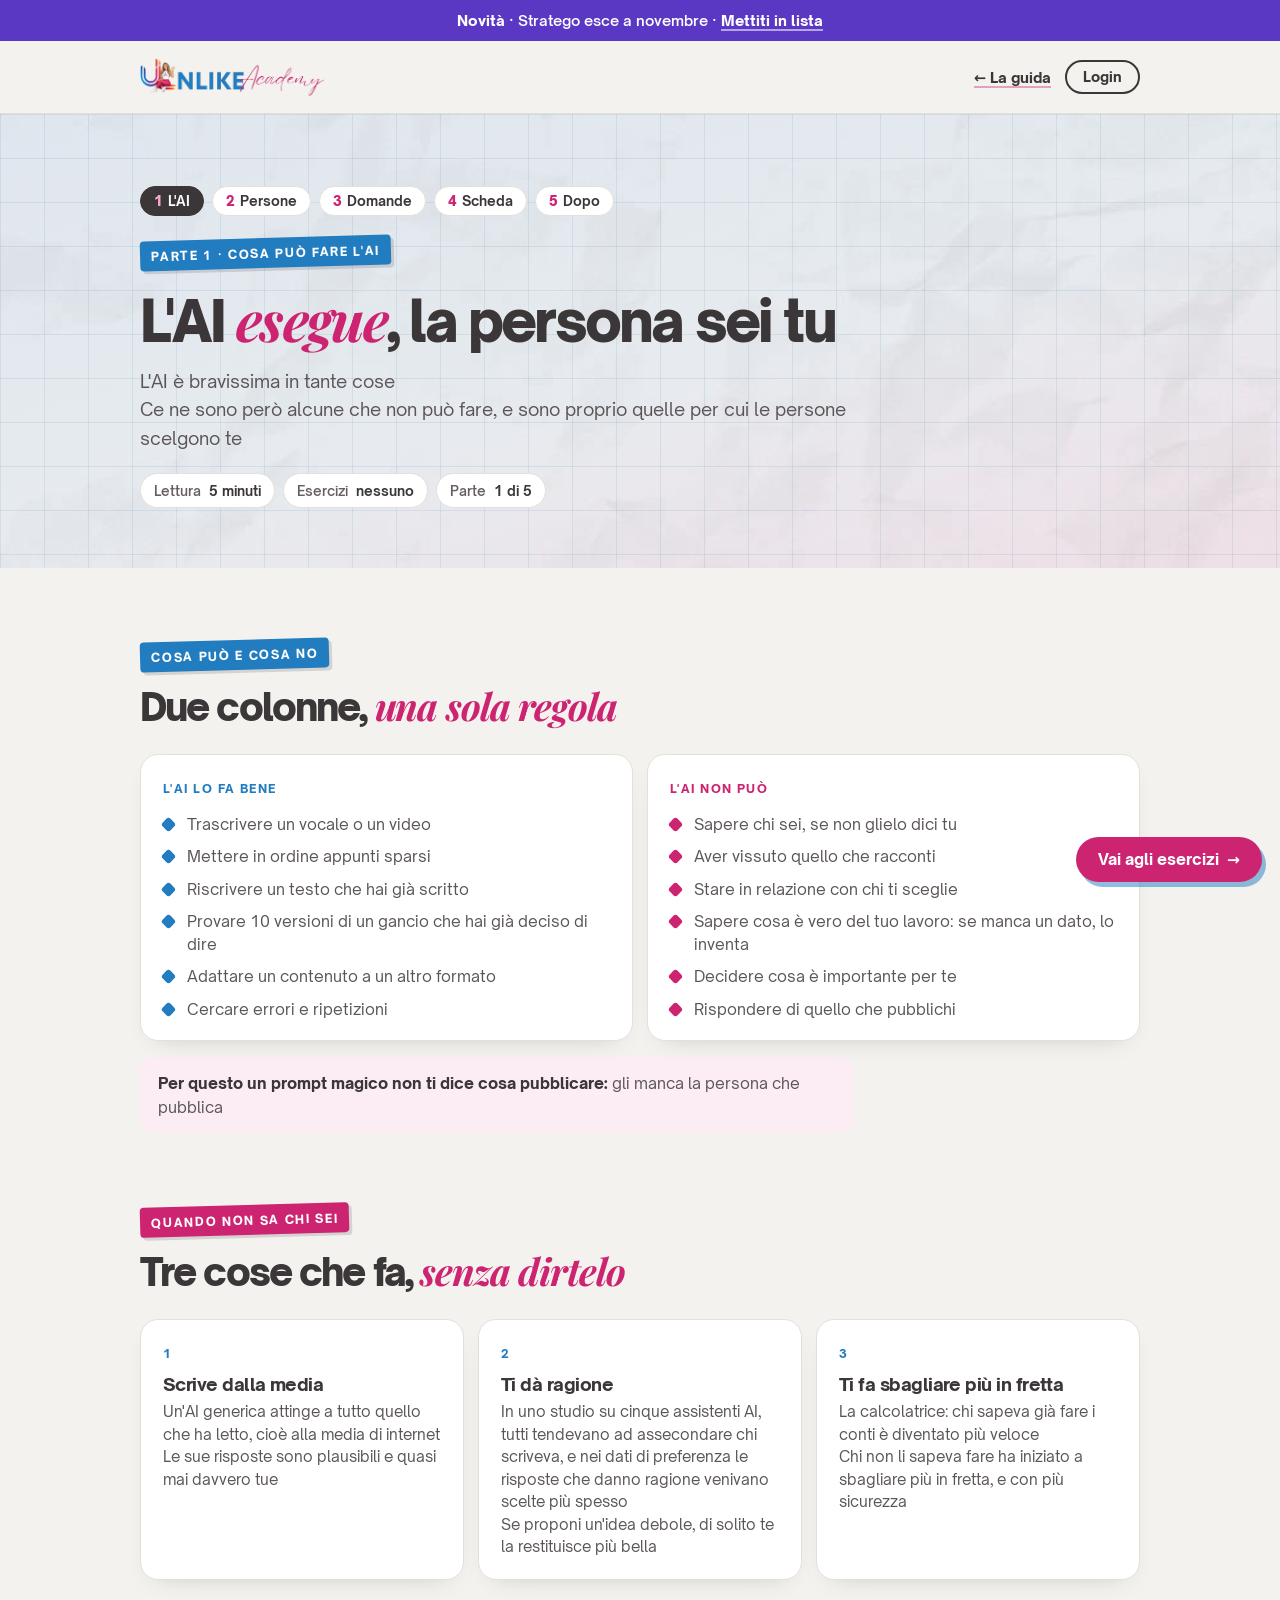
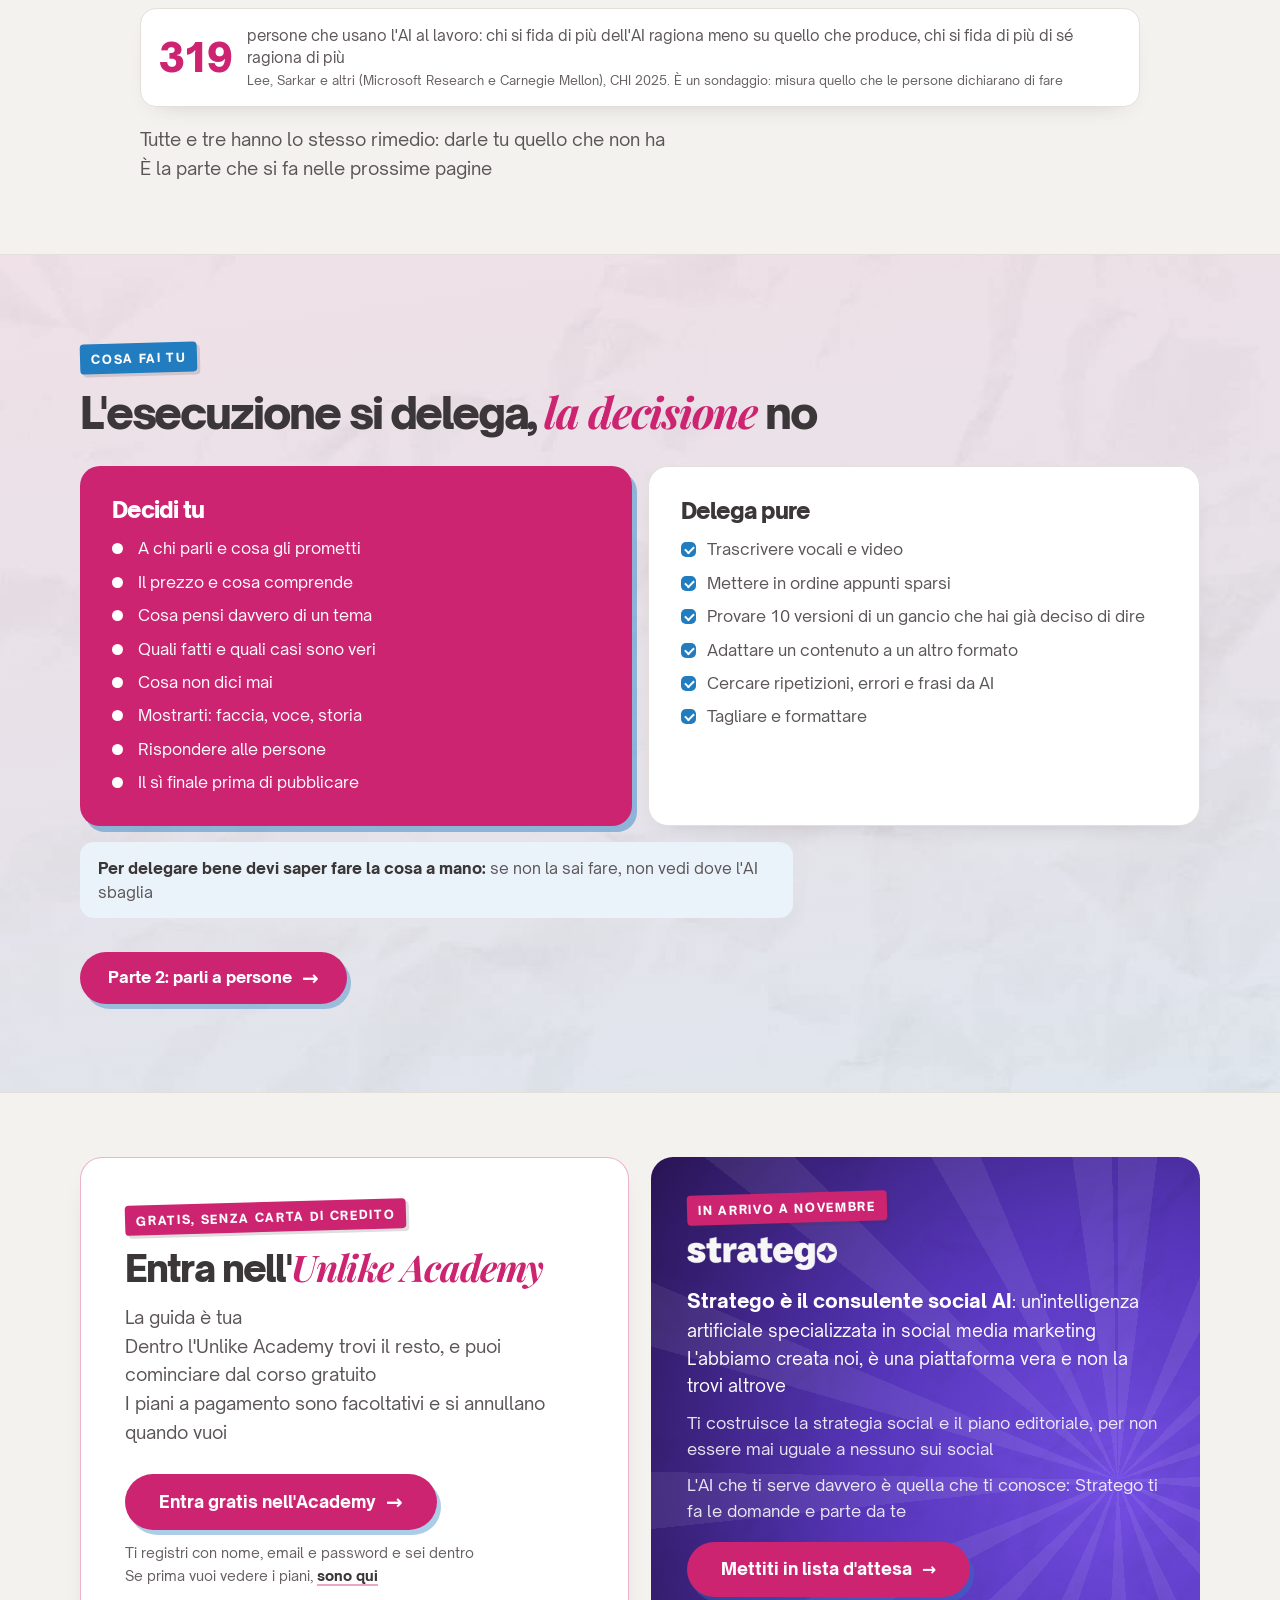
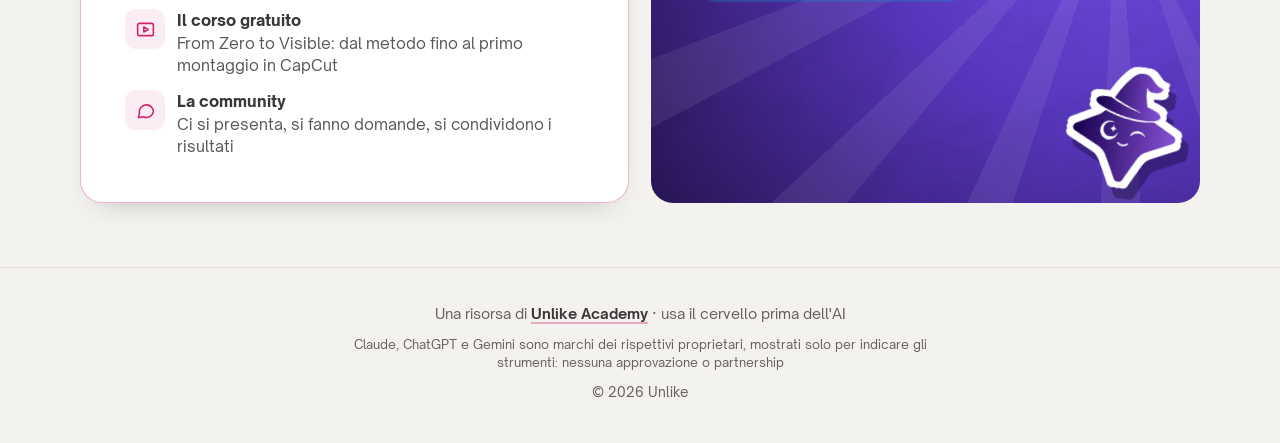
==== commit f1778d30: "Testi neutri, senza distinzione di genere; Academy a sinistra e Stratego (consulente social AI) a de" ====
--- a/ai.html
+++ b/ai.html
@@ -60,7 +60,7 @@
         <ul>
           <li>Sapere chi sei, se non glielo dici tu</li>
           <li>Aver vissuto quello che racconti</li>
-          <li>Stare in relazione con la tua cliente</li>
+          <li>Stare in relazione con chi ti sceglie</li>
           <li>Sapere cosa è vero del tuo lavoro: se manca un dato, lo inventa</li>
           <li>Decidere cosa è importante per te</li>
           <li>Rispondere di quello che pubblichi</li>
@@ -122,17 +122,38 @@
   </div>
 </section>
 
-<section id="stratego" class="int-sec"><div class="wrap stretta">
-  <div class="stbanner">
-    <div>
-      <span class="eyebrow">In arrivo a novembre</span>
-      <img class="wm" src="assets/stratego/stratego-wordmark-bianco.png" alt="Stratego" width="800" height="179">
-      <p>L'AI che ti serve davvero è quella che ti conosce<br><b>Stratego</b> è la piattaforma che abbiamo costruito in Unlike: ti fa le domande, parte da te e costruisce la strategia social e il piano editoriale</p>
-      <a class="btn" href="https://stratego.social/?utm_source=cervello&amp;utm_medium=ai&amp;utm_campaign=cervello" target="_blank" rel="noopener">Mettiti in lista d'attesa <span>&rarr;</span></a>
+<section id="stratego" class="sec duo-sec">
+  <div class="wrap">
+    <div class="duo">
+      <div class="team academy">
+        <div class="box">
+          <div>
+            <span class="eyebrow rosa">Gratis, senza carta di credito</span>
+            <h2 class="sh">Entra nell'<em>Unlike Academy</em></h2>
+            <p class="lead">La guida è tua<br>Dentro l'Unlike Academy trovi il resto, e puoi cominciare dal corso gratuito<br>I piani a pagamento sono facoltativi e si annullano quando vuoi</p>
+            <div class="btns"><a class="btn" href="https://entra.unlikeacademy.it/?utm_source=cervello&amp;utm_medium=ai-academy&amp;utm_campaign=cervello" target="_blank" rel="noopener">Entra gratis nell'Academy <span class="ar">&rarr;</span></a></div>
+            <p class="micro">Ti registri con nome, email e password e sei dentro<br>Se prima vuoi vedere i piani, <a href="https://academy.unlikeacademy.it/?utm_source=cervello&amp;utm_medium=ai-academy&amp;utm_campaign=cervello" target="_blank" rel="noopener">sono qui</a></p>
+          </div>
+          <ul>
+            <li><span class="ic"><svg viewBox="0 0 24 24"><rect x="3" y="5" width="18" height="14" rx="2"/><path d="M10 9.2l5 2.8-5 2.8z"/></svg></span><span><b>Il corso gratuito</b>From Zero to Visible: dal metodo fino al primo montaggio in CapCut</span></li>
+            <li><span class="ic"><svg viewBox="0 0 24 24"><path d="M21 12a8 8 0 0 1-11.6 7.1L4 20.2l1.1-4.7A8 8 0 1 1 21 12z"/></svg></span><span><b>La community</b>Ci si presenta, si fanno domande, si condividono i risultati</span></li>
+          </ul>
+        </div>
+      </div>
+      <div class="stbanner">
+        <div>
+          <span class="eyebrow">In arrivo a novembre</span>
+          <img class="wm" src="assets/stratego/stratego-wordmark-bianco.png" alt="Stratego" width="800" height="179">
+          <p class="def"><b>Stratego è il consulente social AI</b>: un'intelligenza artificiale specializzata in social media marketing<br>L'abbiamo creata noi, è una piattaforma vera e non la trovi altrove</p>
+          <p>Ti costruisce la strategia social e il piano editoriale, per non essere mai uguale a nessuno sui social</p>
+          <p>L'AI che ti serve davvero è quella che ti conosce: Stratego ti fa le domande e parte da te</p>
+          <a class="btn" href="https://stratego.social/?utm_source=cervello&amp;utm_medium=ai&amp;utm_campaign=cervello" target="_blank" rel="noopener">Mettiti in lista d'attesa <span>&rarr;</span></a>
+        </div>
+        <img class="mago" src="assets/stratego/mascotte.png" alt="" width="390" height="420" loading="lazy">
+      </div>
     </div>
-    <img class="mago" src="assets/stratego/mascotte.png" alt="" width="390" height="420" loading="lazy">
   </div>
-</div></section>
+</section>
 </main>
 
 <footer><div class="wrap">
--- a/assets/cervello.css
+++ b/assets/cervello.css
@@ -295,3 +295,22 @@
 body.fai .autotest .rg>b i{background:var(--fucsia);color:#fff;border-radius:50%;width:22px;height:22px;display:inline-flex;align-items:center;justify-content:center;margin-right:8px}
 /* pagine da leggere: tutto resta blu */
 body.leggi .hero .kicker{background:var(--blu)}
+
+/* avviso sul salvataggio ben visibile (21/10/2026) */
+.salva-box{margin-top:18px;background:var(--rosa-bg);border:2px solid var(--fucsia);border-left-width:9px;border-radius:14px;padding:14px 18px;font-size:15.5px;line-height:1.5;color:var(--ink);max-width:46em}
+.salva-box b{color:var(--ink);font-weight:800}
+@media print{.salva-box{display:none!important}}
+
+/* ACADEMY a sinistra e STRATEGO a destra su computer; uno sotto l'altro su telefono e tablet (21/10/2026) */
+.duo-sec{padding:clamp(40px,5vw,64px) 0}
+.duo{display:grid;grid-template-columns:1fr;gap:22px}
+.duo .team .box{grid-template-columns:1fr;gap:22px;align-items:start;height:100%}
+.duo .team{height:100%}
+.duo .team h2.sh{font-size:clamp(1.7rem,3vw,2.3rem)}
+.duo .stbanner{grid-template-columns:1fr;height:100%;align-content:start}
+.duo .stbanner .mago{position:absolute;right:20px;bottom:16px;width:110px}
+.duo .stbanner p.def{font-size:1.08rem;color:#fff;margin-top:16px}
+.duo .stbanner p.def b{font-size:1.12em}
+.duo .stbanner .wm{width:150px}
+@media(min-width:1040px){.duo{grid-template-columns:1fr 1fr;align-items:stretch}}
+@media(max-width:760px){.duo .stbanner .mago{position:static;display:block;width:100px;margin:10px 0 0 auto}}
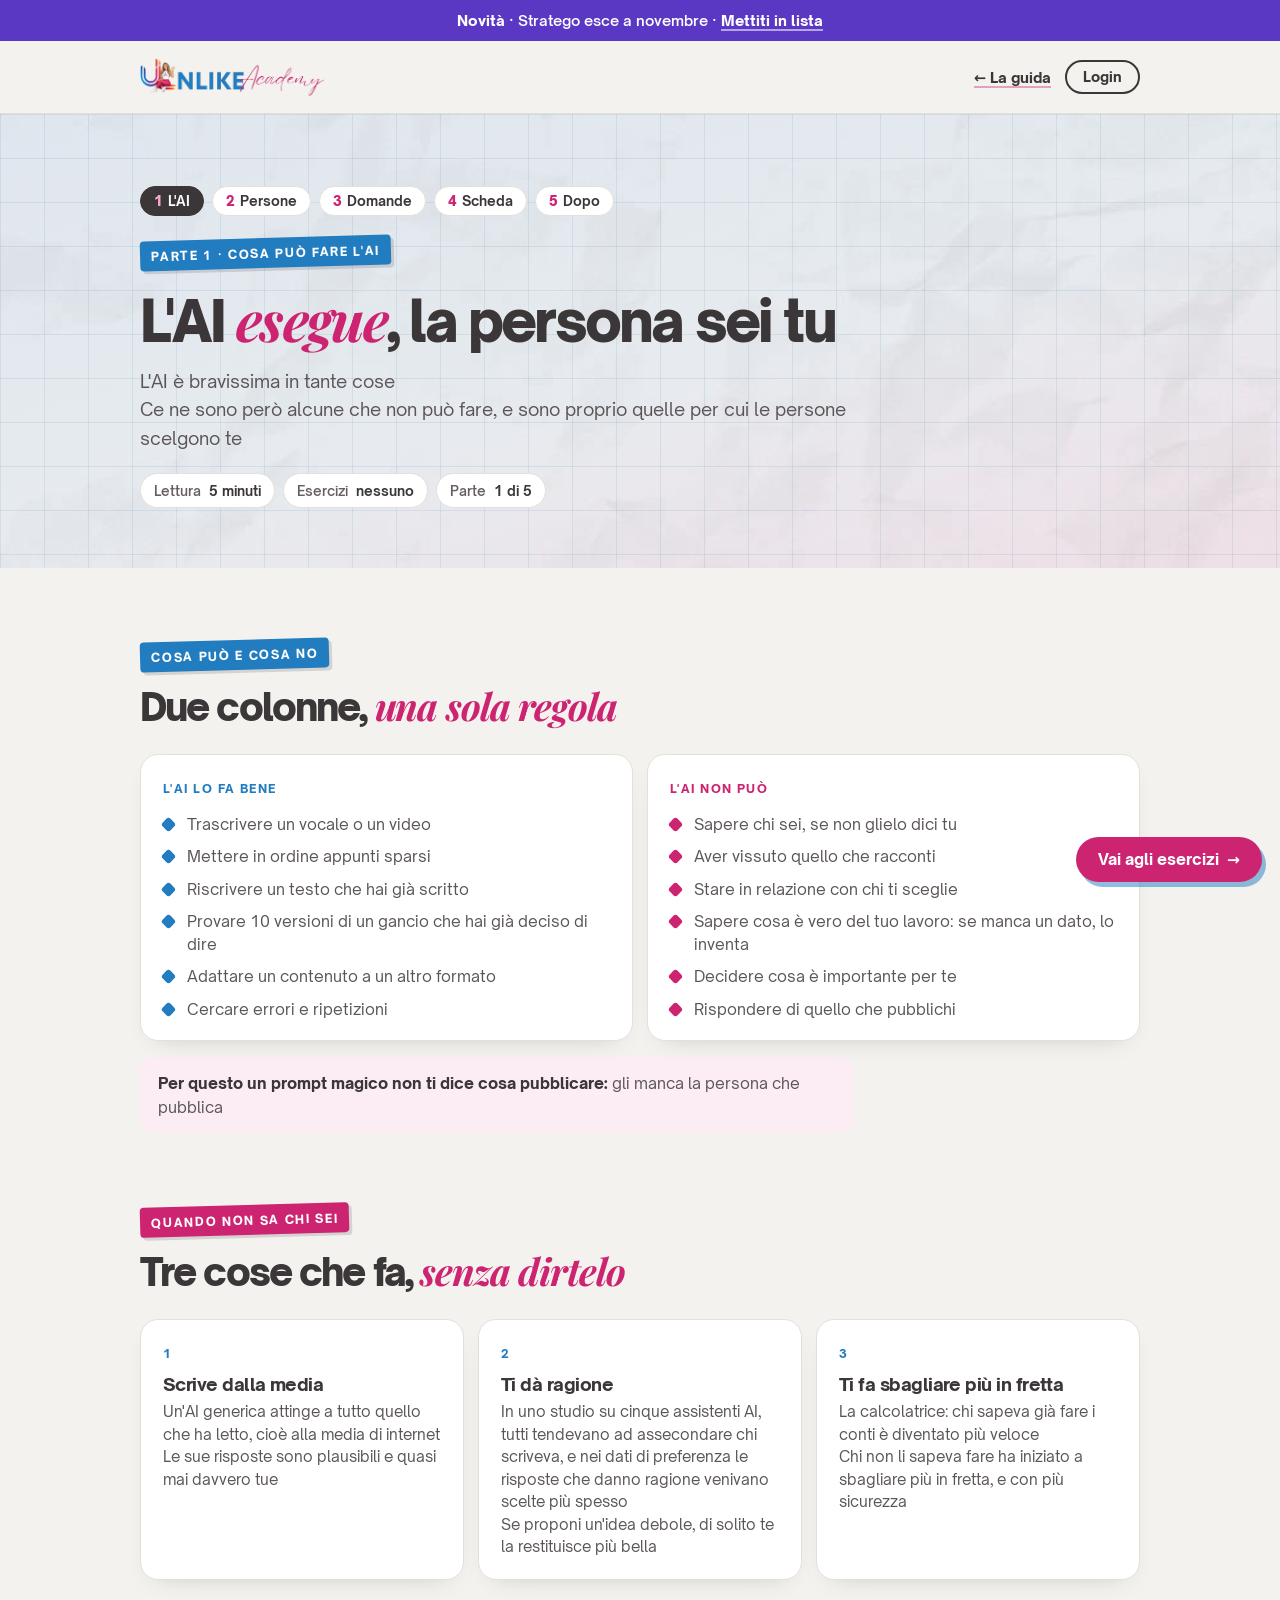
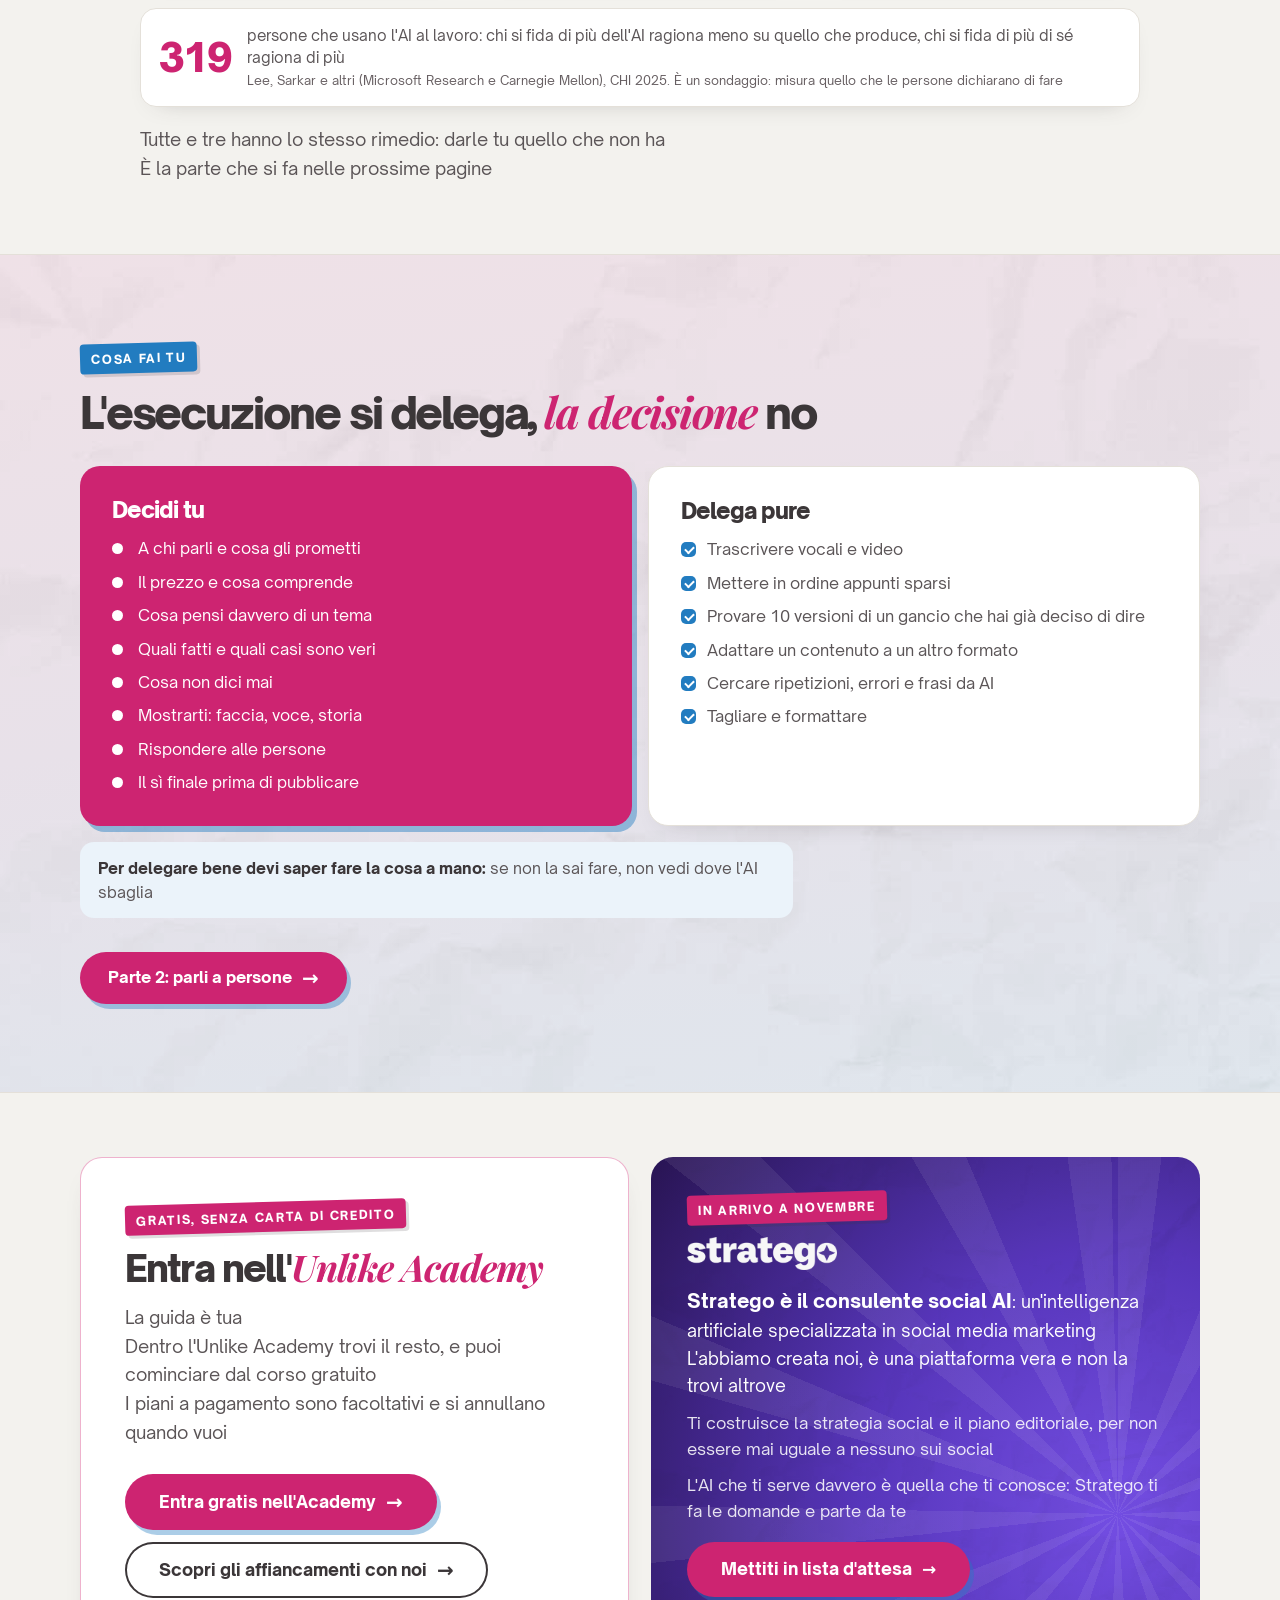
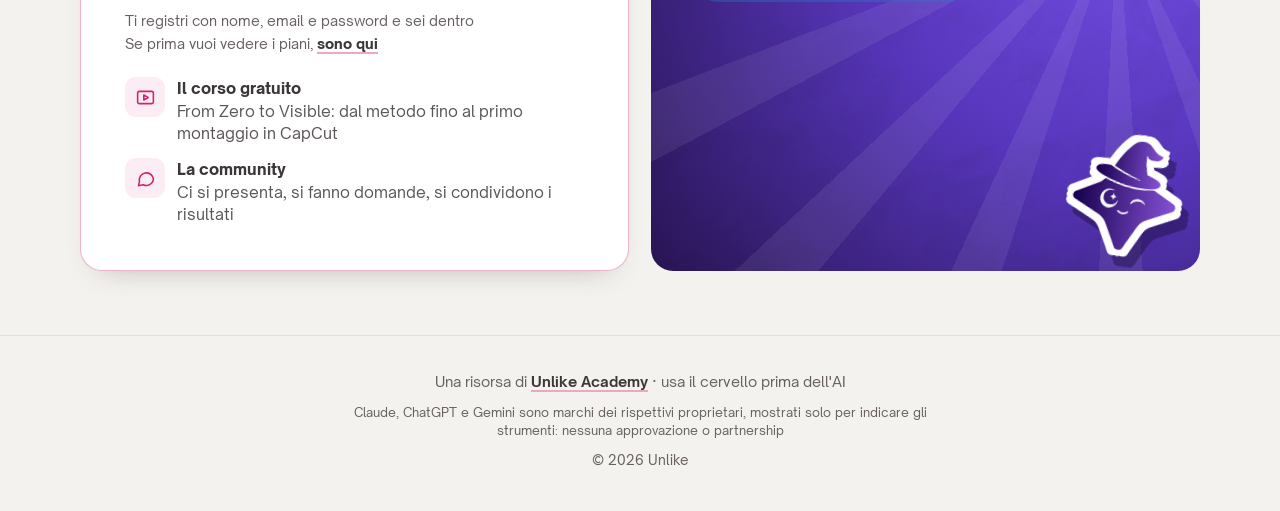
==== commit 47de83ce: "Pulsante «Scopri gli affiancamenti con noi» accanto a «Entra gratis nell'Academy», verso la pagina d" ====
--- a/ai.html
+++ b/ai.html
@@ -131,7 +131,7 @@
             <span class="eyebrow rosa">Gratis, senza carta di credito</span>
             <h2 class="sh">Entra nell'<em>Unlike Academy</em></h2>
             <p class="lead">La guida è tua<br>Dentro l'Unlike Academy trovi il resto, e puoi cominciare dal corso gratuito<br>I piani a pagamento sono facoltativi e si annullano quando vuoi</p>
-            <div class="btns"><a class="btn" href="https://entra.unlikeacademy.it/?utm_source=cervello&amp;utm_medium=ai-academy&amp;utm_campaign=cervello" target="_blank" rel="noopener">Entra gratis nell'Academy <span class="ar">&rarr;</span></a></div>
+            <div class="btns"><a class="btn" href="https://entra.unlikeacademy.it/?utm_source=cervello&amp;utm_medium=ai-academy&amp;utm_campaign=cervello" target="_blank" rel="noopener">Entra gratis nell'Academy <span class="ar">&rarr;</span></a><a class="btn btn-linea" href="https://mentoring.unlikeacademy.it/?utm_source=cervello&amp;utm_medium=ai-affiancamenti&amp;utm_campaign=cervello" target="_blank" rel="noopener">Scopri gli affiancamenti con noi <span class="ar">&rarr;</span></a></div>
             <p class="micro">Ti registri con nome, email e password e sei dentro<br>Se prima vuoi vedere i piani, <a href="https://academy.unlikeacademy.it/?utm_source=cervello&amp;utm_medium=ai-academy&amp;utm_campaign=cervello" target="_blank" rel="noopener">sono qui</a></p>
           </div>
           <ul>
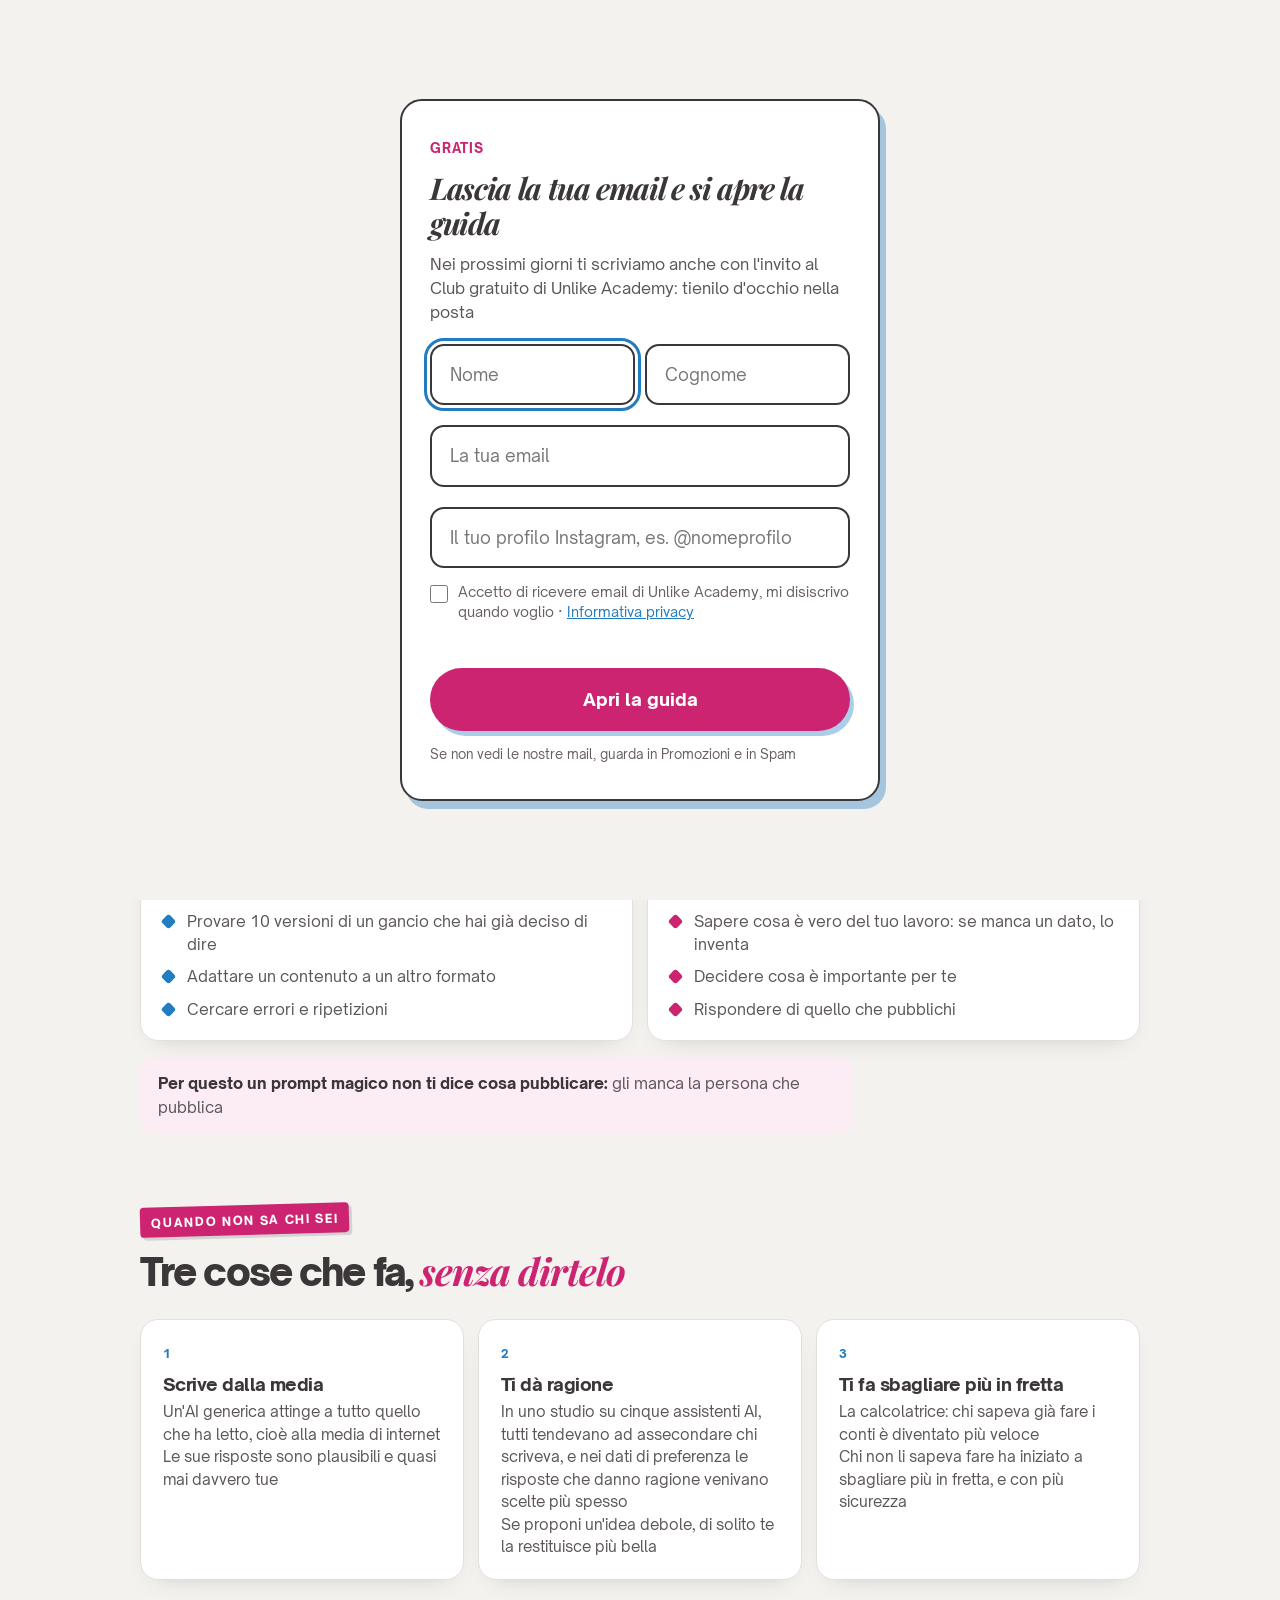
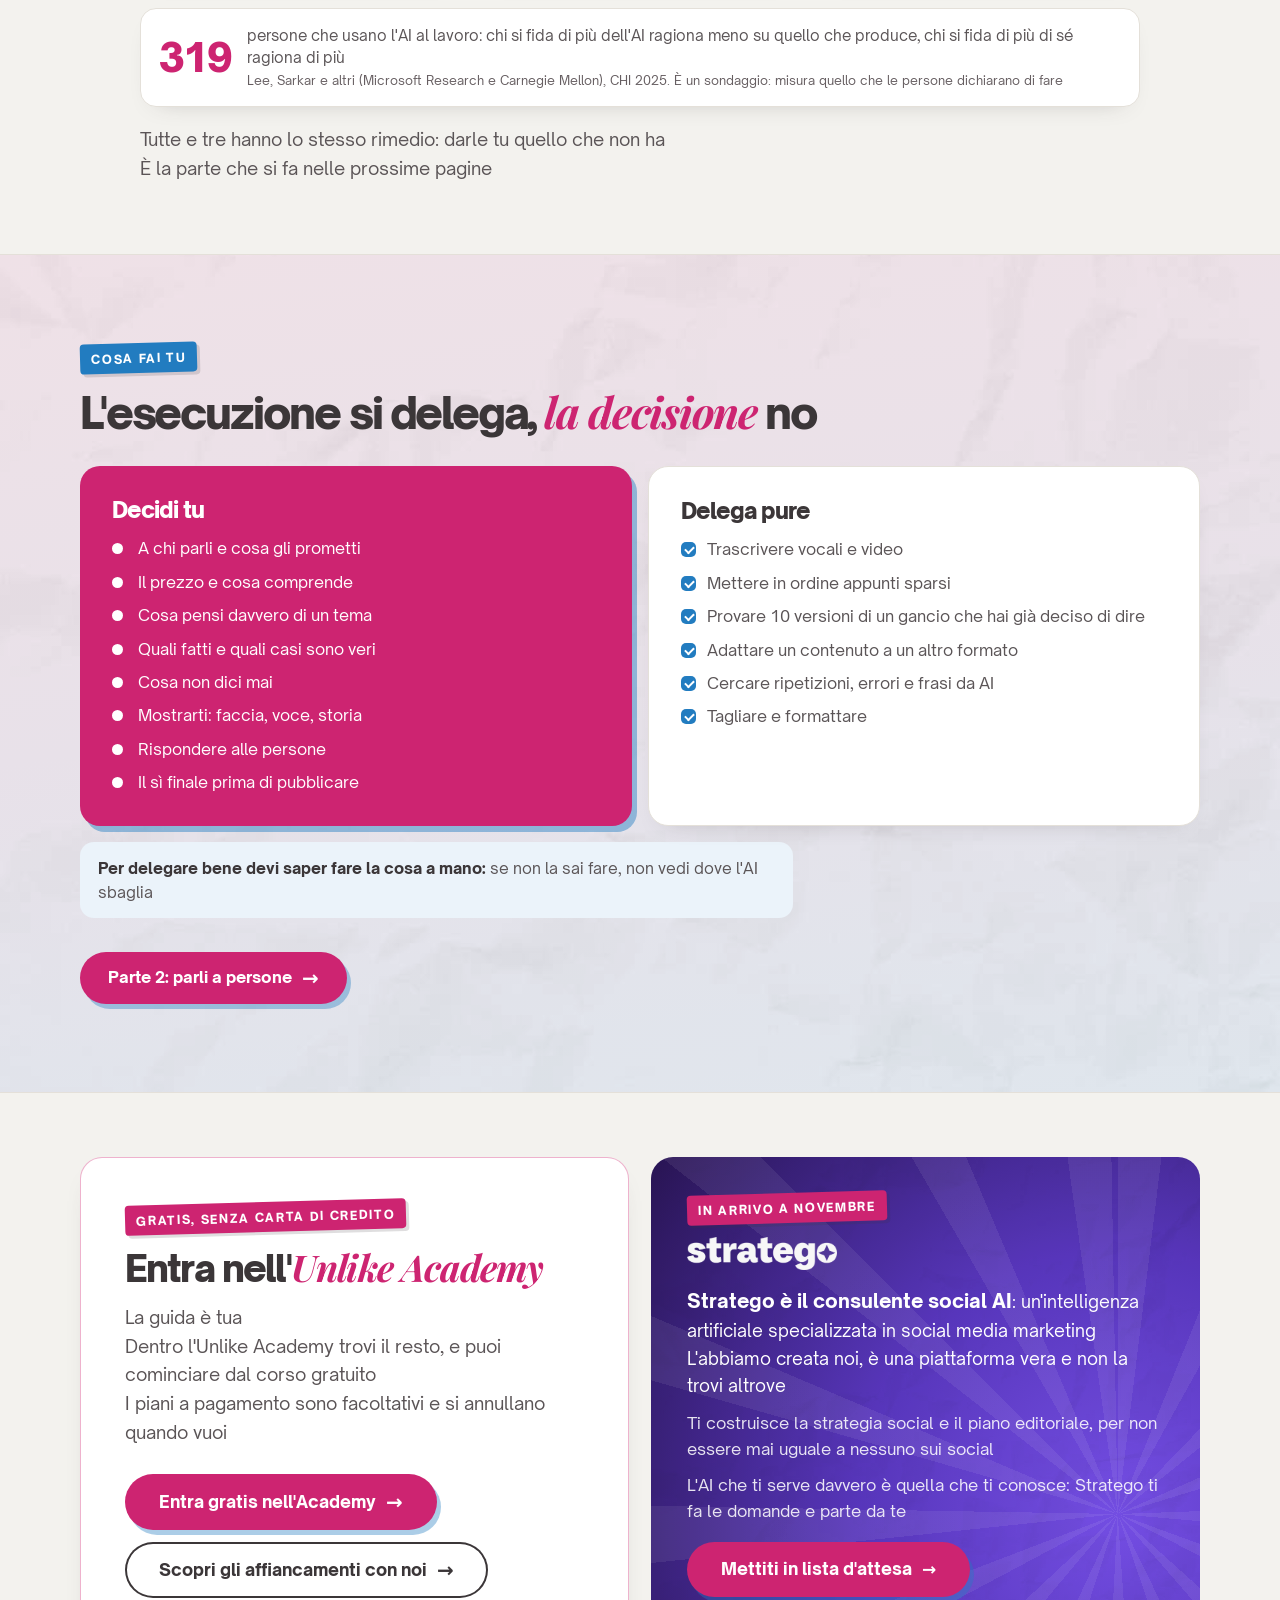
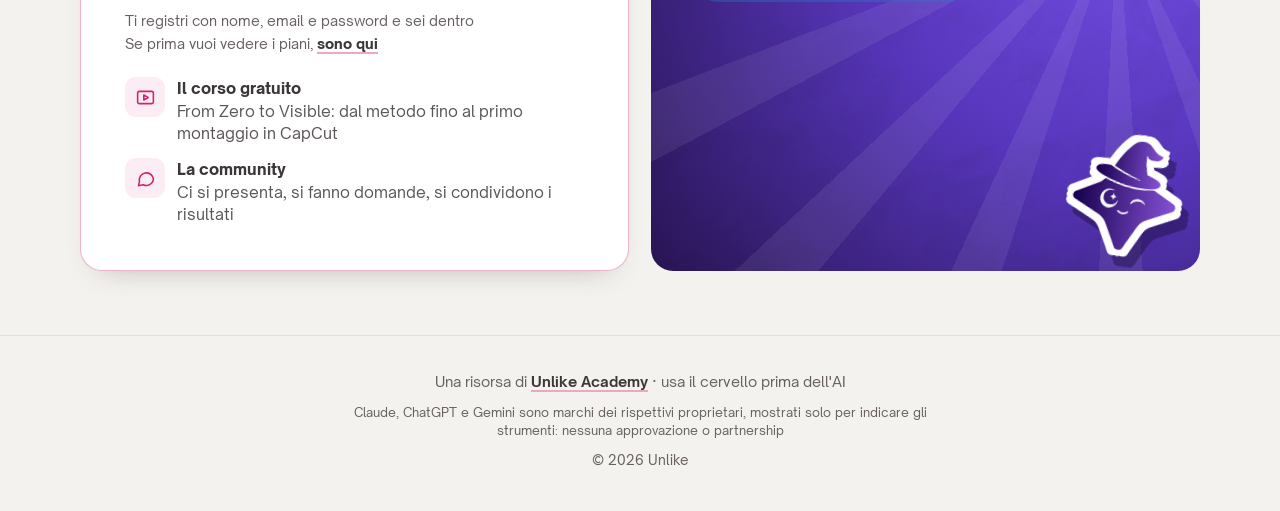
==== commit 992a6f84: "Prova: la guida si apre dopo nome, cognome, email e profilo Instagram (modulo MailerLite) Co-Authore" ====
--- a/ai.html
+++ b/ai.html
@@ -161,6 +161,7 @@
   <p class="marchi">Claude, ChatGPT e Gemini sono marchi dei rispettivi proprietari, mostrati solo per indicare gli strumenti: nessuna approvazione o partnership</p><p>© 2026 Unlike</p>
 </div></footer>
 
+<script src="assets/accesso.js?v=3"></script>
 <script src="assets/pagina.js?v=2"></script>
 </body>
 </html>
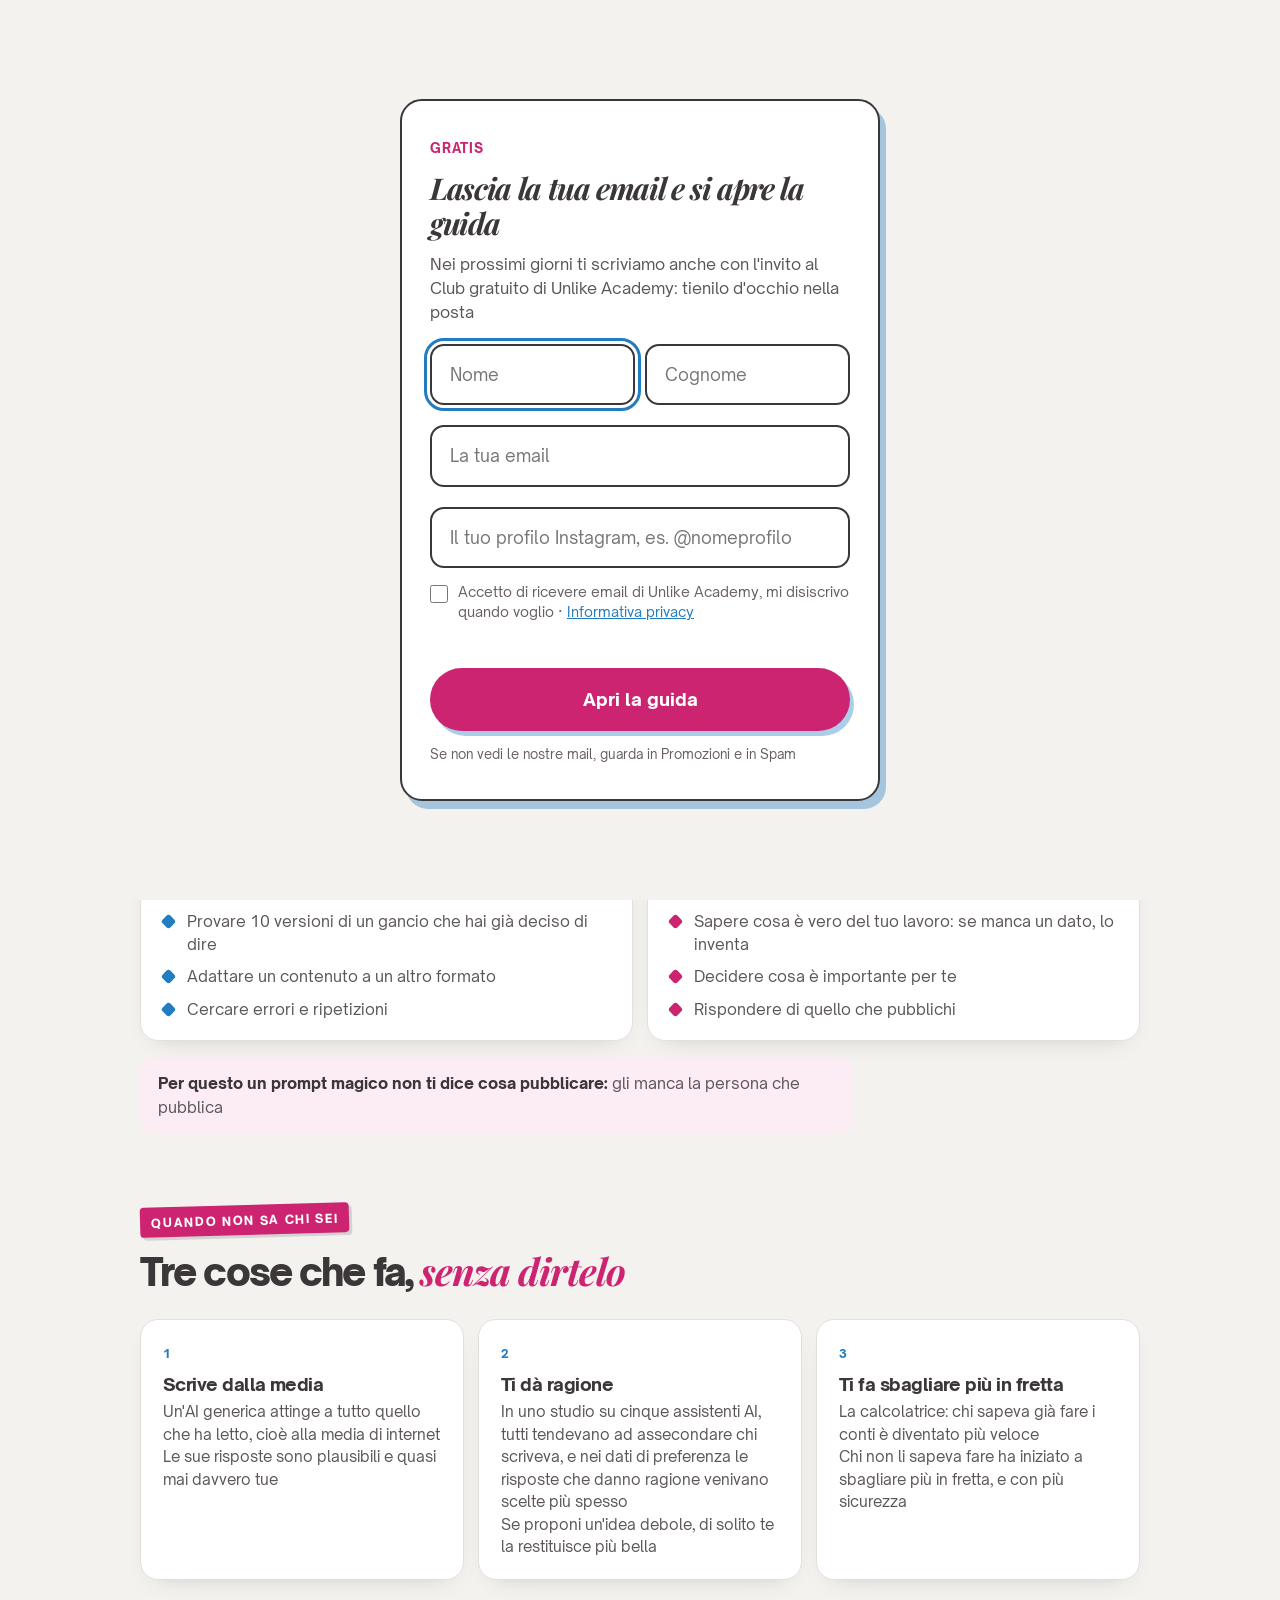
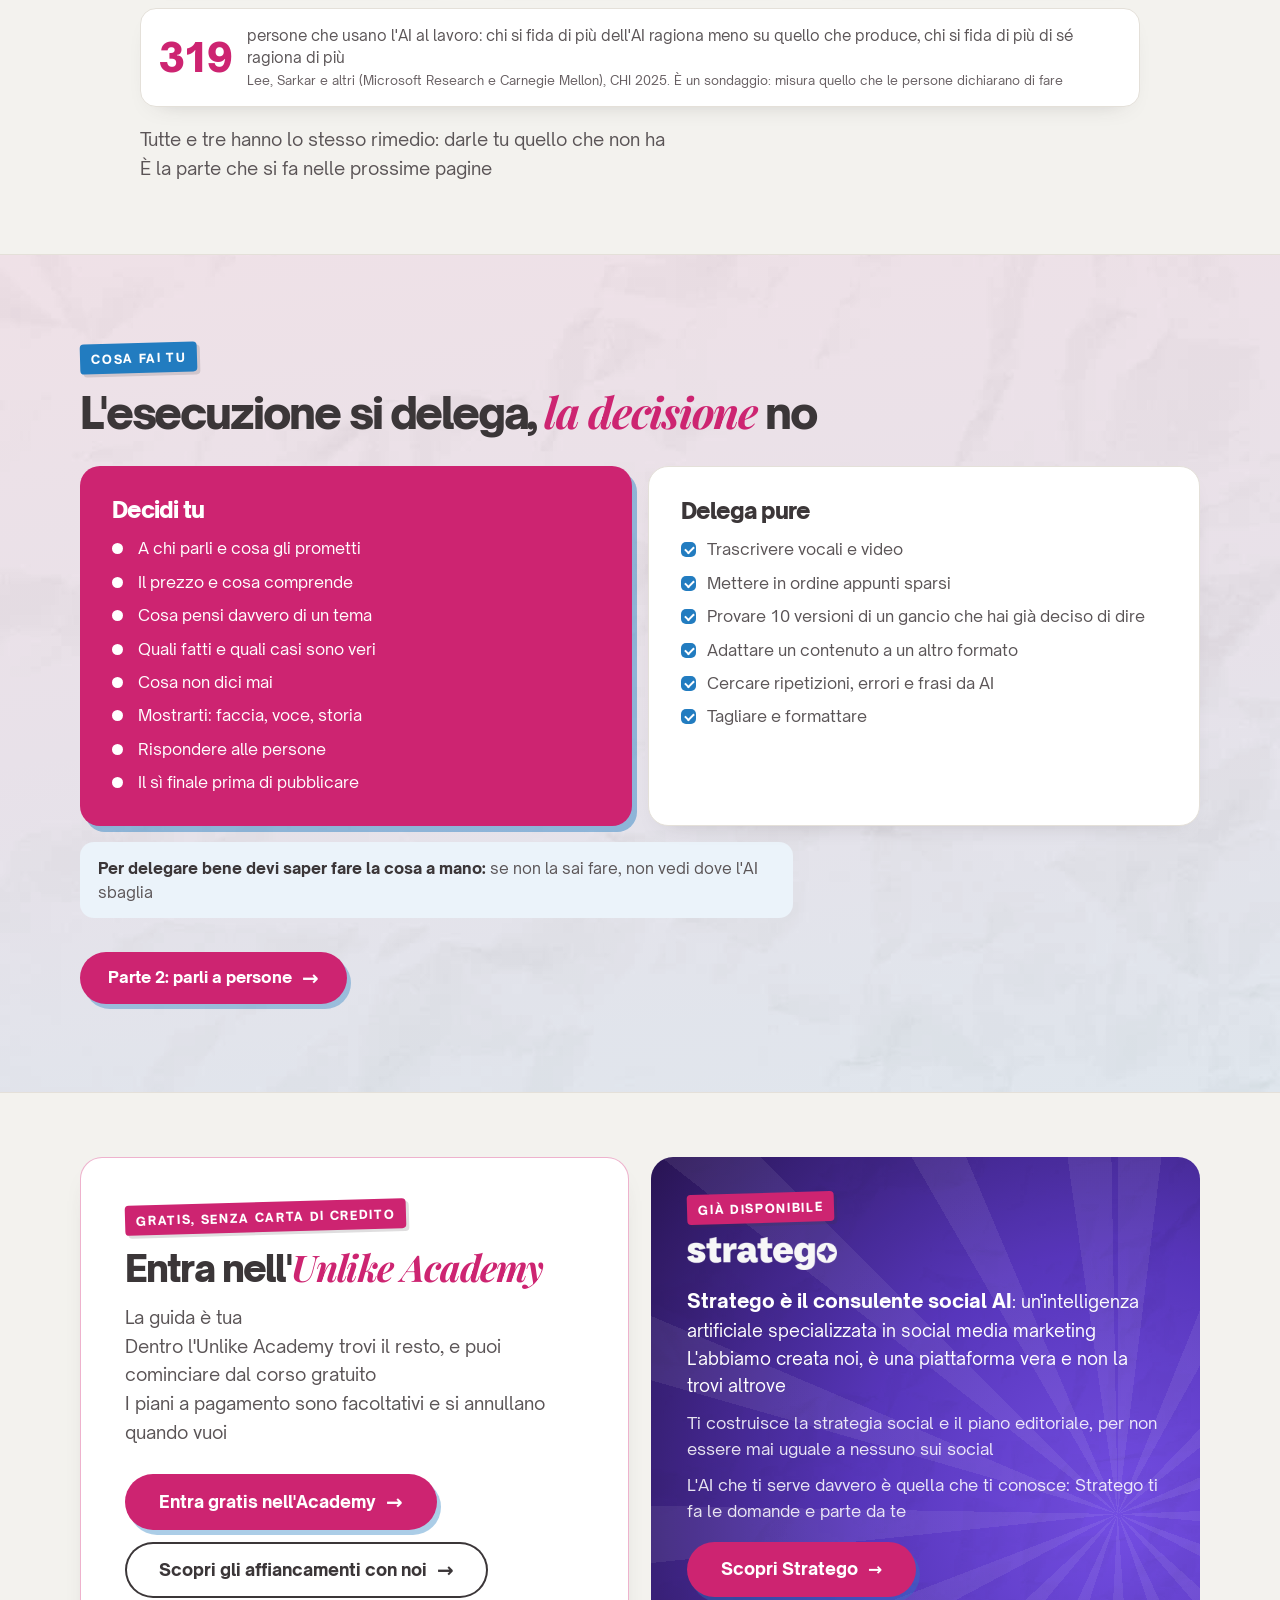
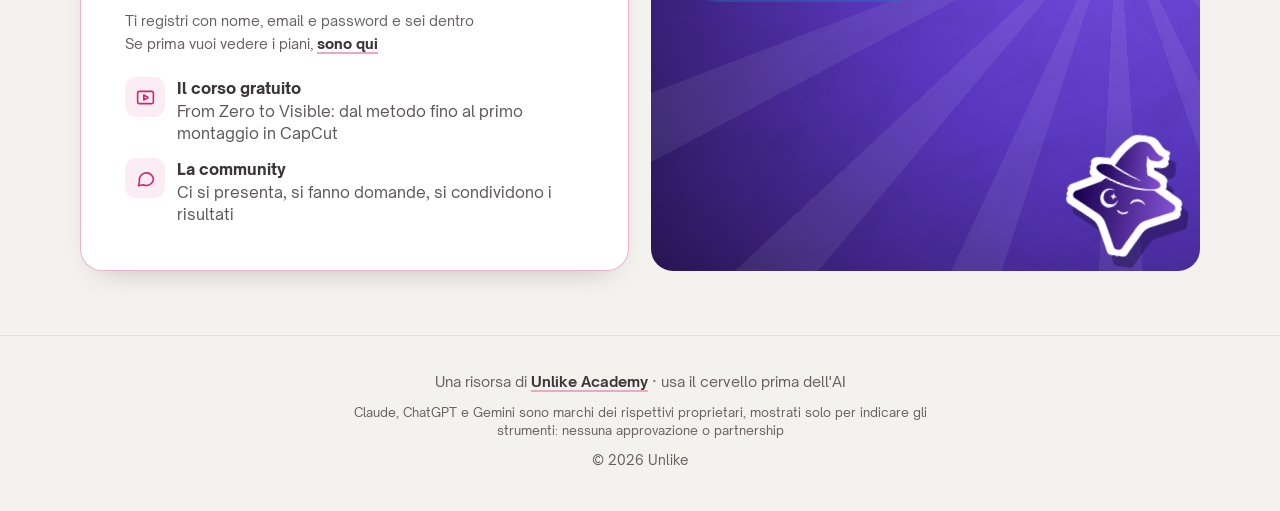
==== commit 01d9fa6b: "Stratego è uscito: via lista d'attesa e «in arrivo a novembre», pulsante Scopri Stratego Co-Authored" ====
--- a/ai.html
+++ b/ai.html
@@ -21,7 +21,7 @@
 </head>
 <body class="leggi">
 <a class="vai-es" href="domande.html">Vai agli esercizi <span>&rarr;</span></a>
-<a class="strip" href="#stratego"><b>Novità</b> · Stratego esce a novembre · <u>Mettiti in lista</u></a>
+<a class="strip" href="#stratego"><b>Novità</b> · Stratego è uscito · <u>Scoprilo</u></a>
 
 <header class="wrap stretta hd">
   <a href="index.html"><img src="assets/logo/logo.webp" alt="Unlike Academy" width="768" height="158"></a>
@@ -142,12 +142,12 @@
       </div>
       <div class="stbanner">
         <div>
-          <span class="eyebrow">In arrivo a novembre</span>
+          <span class="eyebrow">Già disponibile</span>
           <img class="wm" src="assets/stratego/stratego-wordmark-bianco.png" alt="Stratego" width="800" height="179">
           <p class="def"><b>Stratego è il consulente social AI</b>: un'intelligenza artificiale specializzata in social media marketing<br>L'abbiamo creata noi, è una piattaforma vera e non la trovi altrove</p>
           <p>Ti costruisce la strategia social e il piano editoriale, per non essere mai uguale a nessuno sui social</p>
           <p>L'AI che ti serve davvero è quella che ti conosce: Stratego ti fa le domande e parte da te</p>
-          <a class="btn" href="https://stratego.social/?utm_source=cervello&amp;utm_medium=ai&amp;utm_campaign=cervello" target="_blank" rel="noopener">Mettiti in lista d'attesa <span>&rarr;</span></a>
+          <a class="btn" href="https://stratego.social/?utm_source=cervello&amp;utm_medium=ai&amp;utm_campaign=cervello" target="_blank" rel="noopener">Scopri Stratego <span>&rarr;</span></a>
         </div>
         <img class="mago" src="assets/stratego/mascotte.png" alt="" width="390" height="420" loading="lazy">
       </div>
